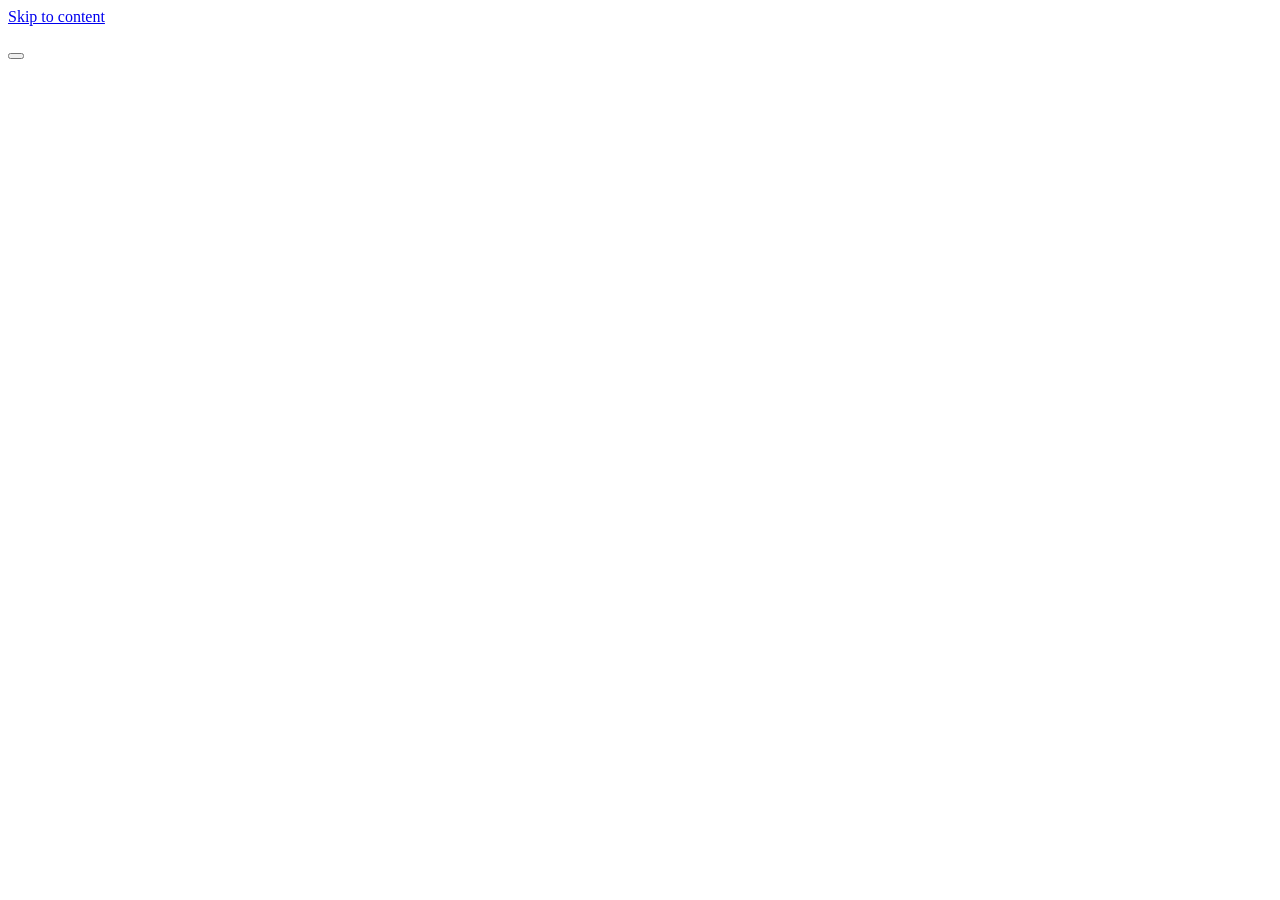
==== index.html @ 03cd8335 "Add files via upload" ====
<!DOCTYPE html>
<html lang="en">
<head>
  <meta charset="UTF-8">
  <meta name="viewport" content="width=device-width, initial-scale=1">
  <!--
    You don't need to edit this file.
    All of your content (name, projects, links) lives in js/config.js.
  -->
  <title>Portfolio</title>
  <meta name="description" content="">

  <link rel="preconnect" href="https://fonts.googleapis.com">
  <link rel="preconnect" href="https://fonts.gstatic.com" crossorigin>
  <link href="https://fonts.googleapis.com/css2?family=Bricolage+Grotesque:opsz,wght@12..96,500;12..96,700&family=Public+Sans:ital,wght@0,400;0,600;1,400&display=swap" rel="stylesheet">
  <link rel="stylesheet" href="css/style.css">

  <!-- Apply the saved light/dark choice before the page draws, so it doesn't flash -->
  <script>
    try {
      const saved = localStorage.getItem("theme");
      if (saved) document.documentElement.dataset.theme = saved;
    } catch (e) {}
  </script>
</head>
<body>
  <a class="skip-link" href="#main">Skip to content</a>

  <div class="error-banner" id="config-error" role="alert" hidden></div>

  <header class="site-header">
    <nav class="nav" aria-label="Main">
      <a class="nav-home" id="nav-home" href="#top"></a>
      <ul class="nav-links" id="nav-links"></ul>
      <button class="theme-toggle" type="button" aria-label="Switch between light and dark mode">
        <span class="theme-toggle-icon" aria-hidden="true"></span>
      </button>
    </nav>
  </header>

  <main id="main">
    <section class="hero" id="top">
      <h1 class="hero-name" id="hero-name"></h1>
      <p class="hero-intro" id="hero-intro"></p>
      <ul class="hero-links" id="hero-links"></ul>
    </section>

    <section class="section" id="projects" aria-labelledby="projects-heading" hidden>
      <h2 id="projects-heading">Projects</h2>
      <div id="project-list"></div>
    </section>

    <section class="section" id="experience" aria-labelledby="experience-heading" hidden>
      <h2 id="experience-heading">Experience</h2>
      <ol class="timeline" id="timeline"></ol>
    </section>

    <section class="section contact" id="contact" aria-labelledby="contact-heading" hidden>
      <h2 id="contact-heading">Contact</h2>
      <p id="contact-note"></p>
      <p><a class="button" id="contact-button" href="#">Email me</a></p>
    </section>

    <noscript>
      <p class="noscript">This site needs JavaScript turned on to show its content.</p>
    </noscript>
  </main>

  <footer class="site-footer">
    <p id="footer-text"></p>
  </footer>

  <!-- config.js must load before main.js -->
  <script src="js/config.js"></script>
  <script src="js/main.js"></script>
</body>
</html>
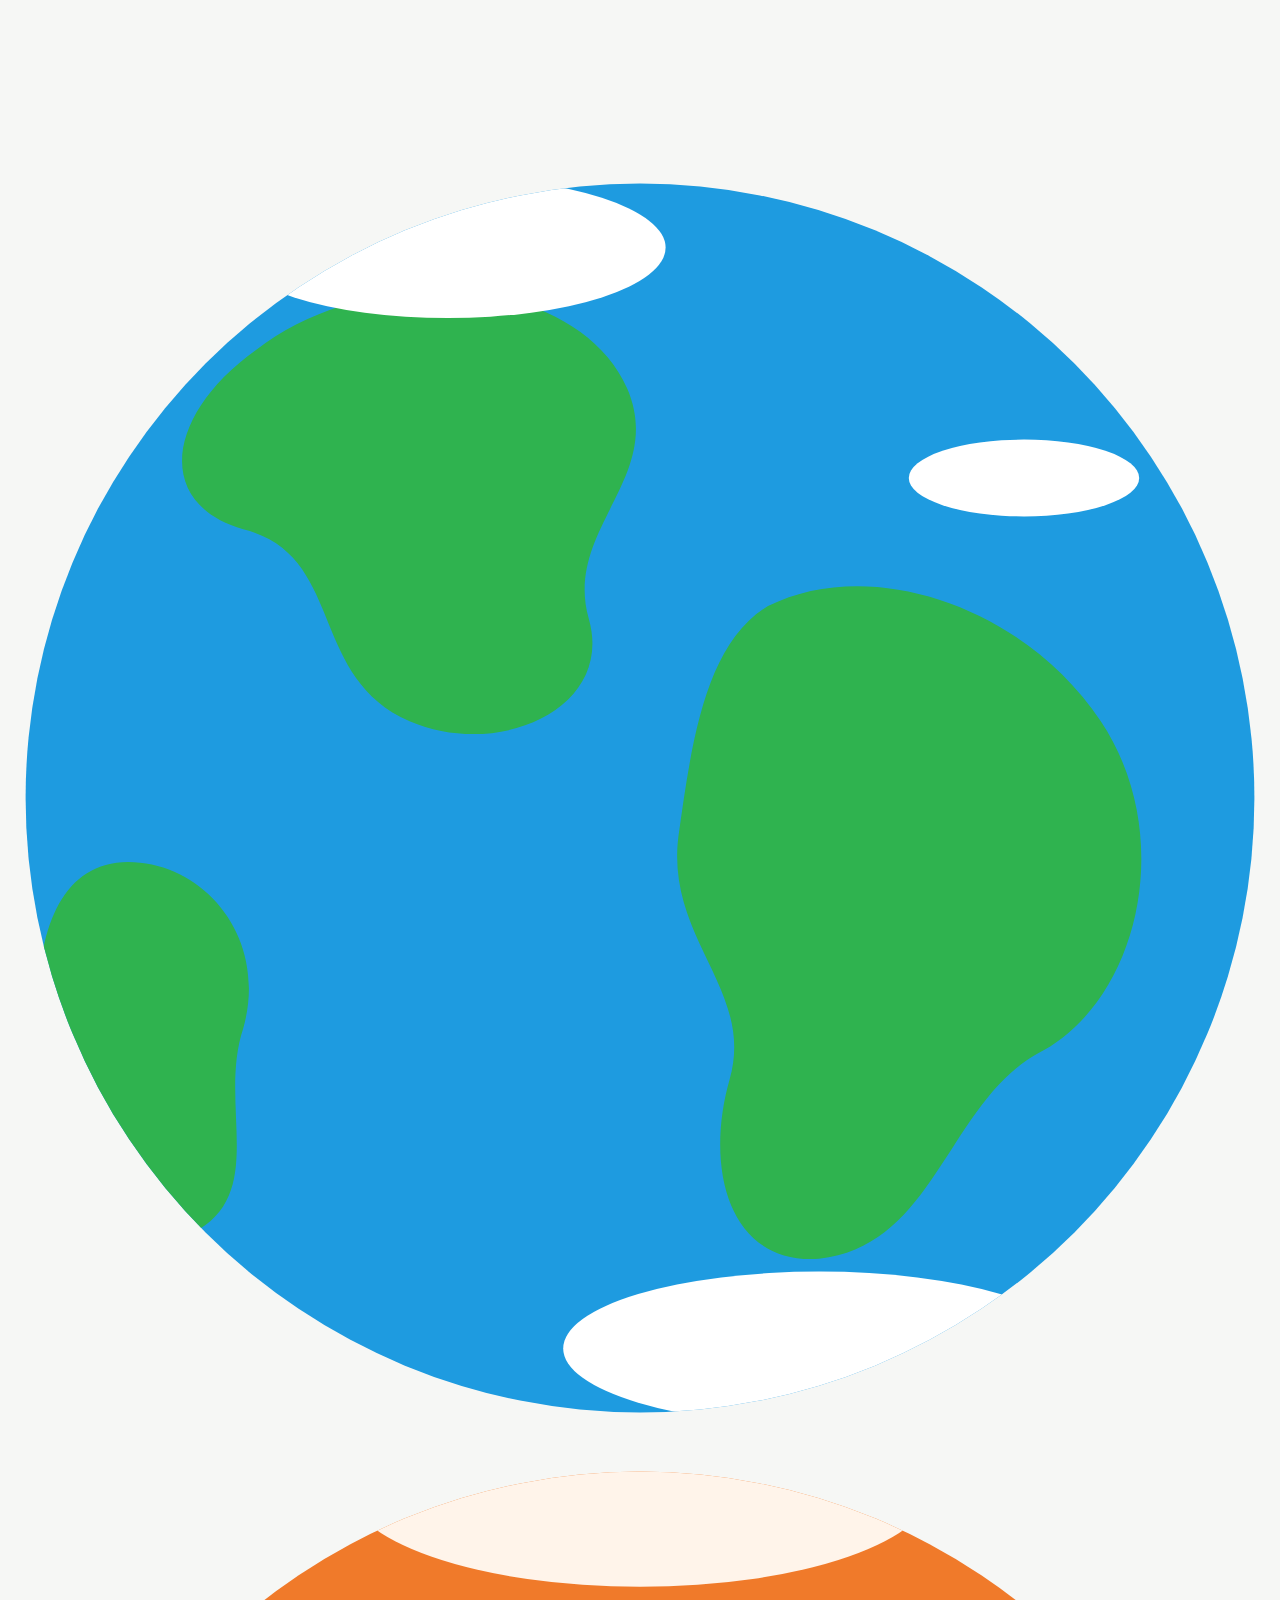
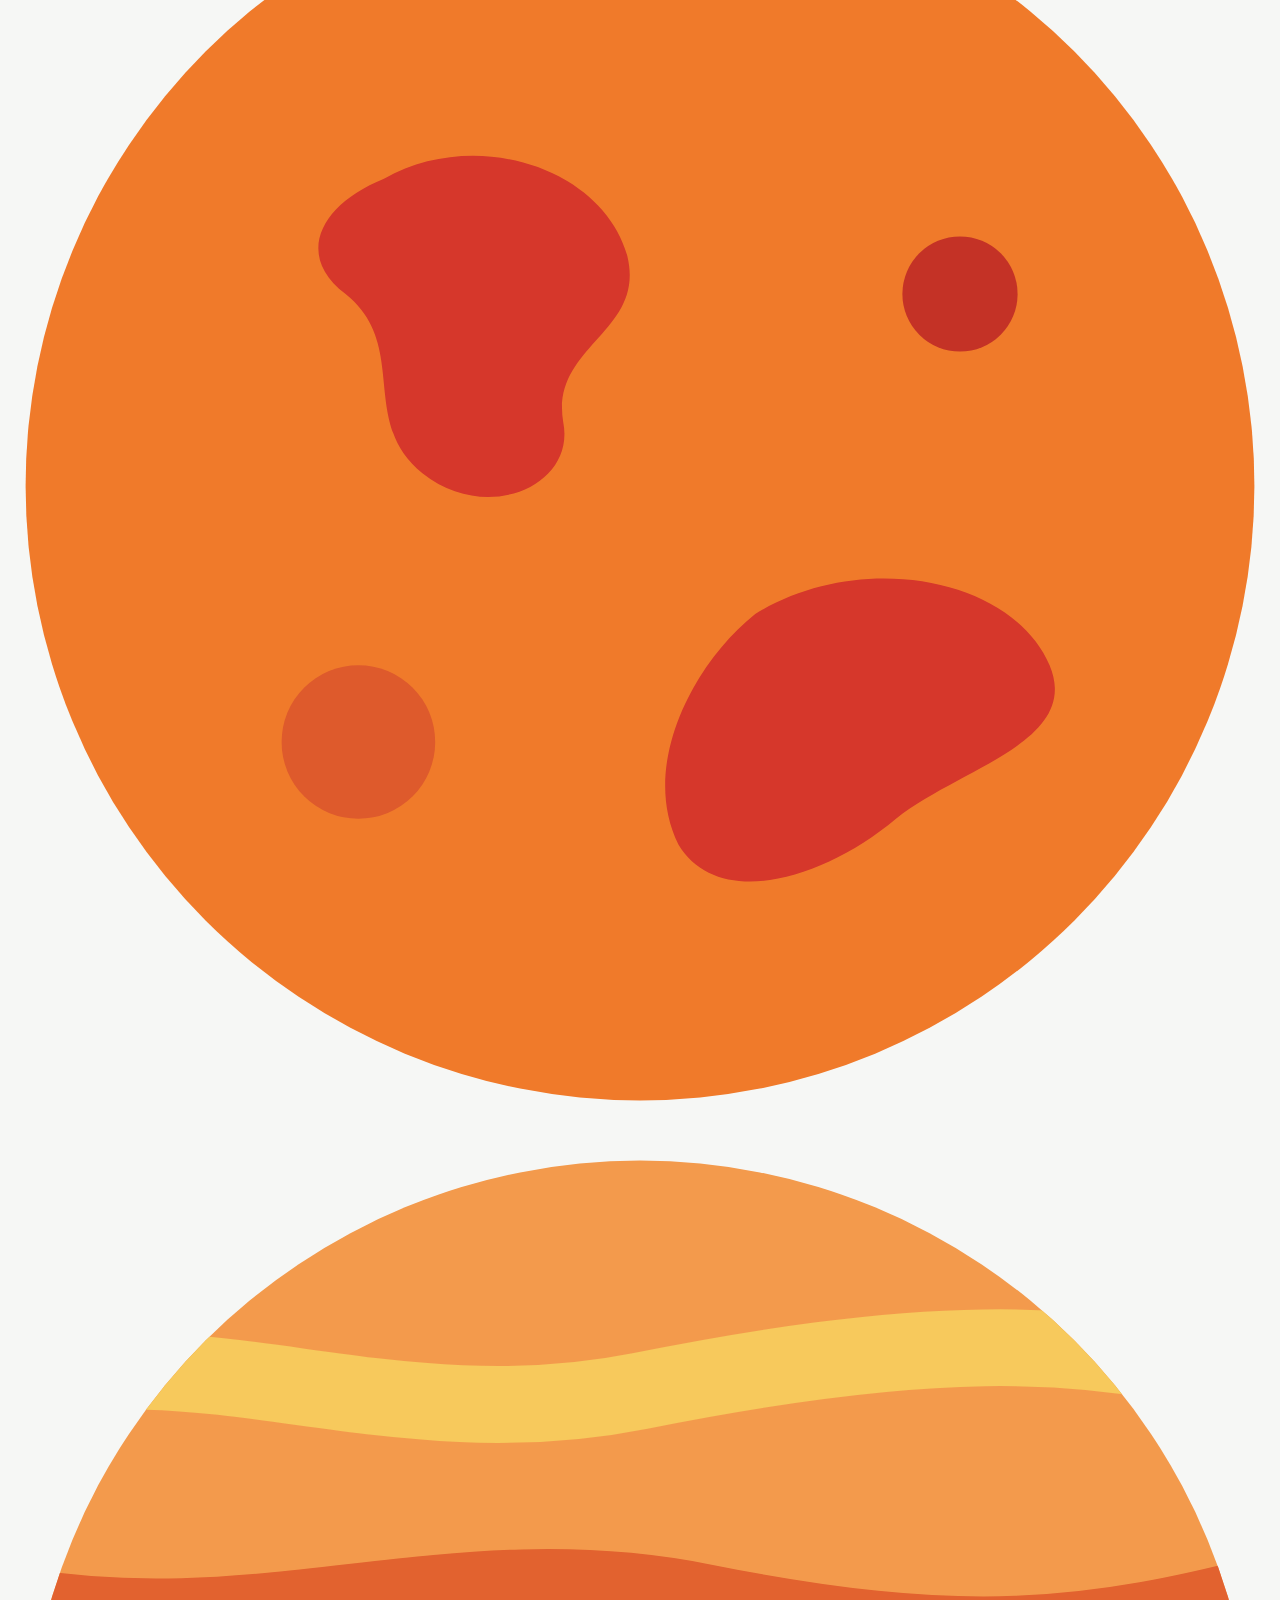
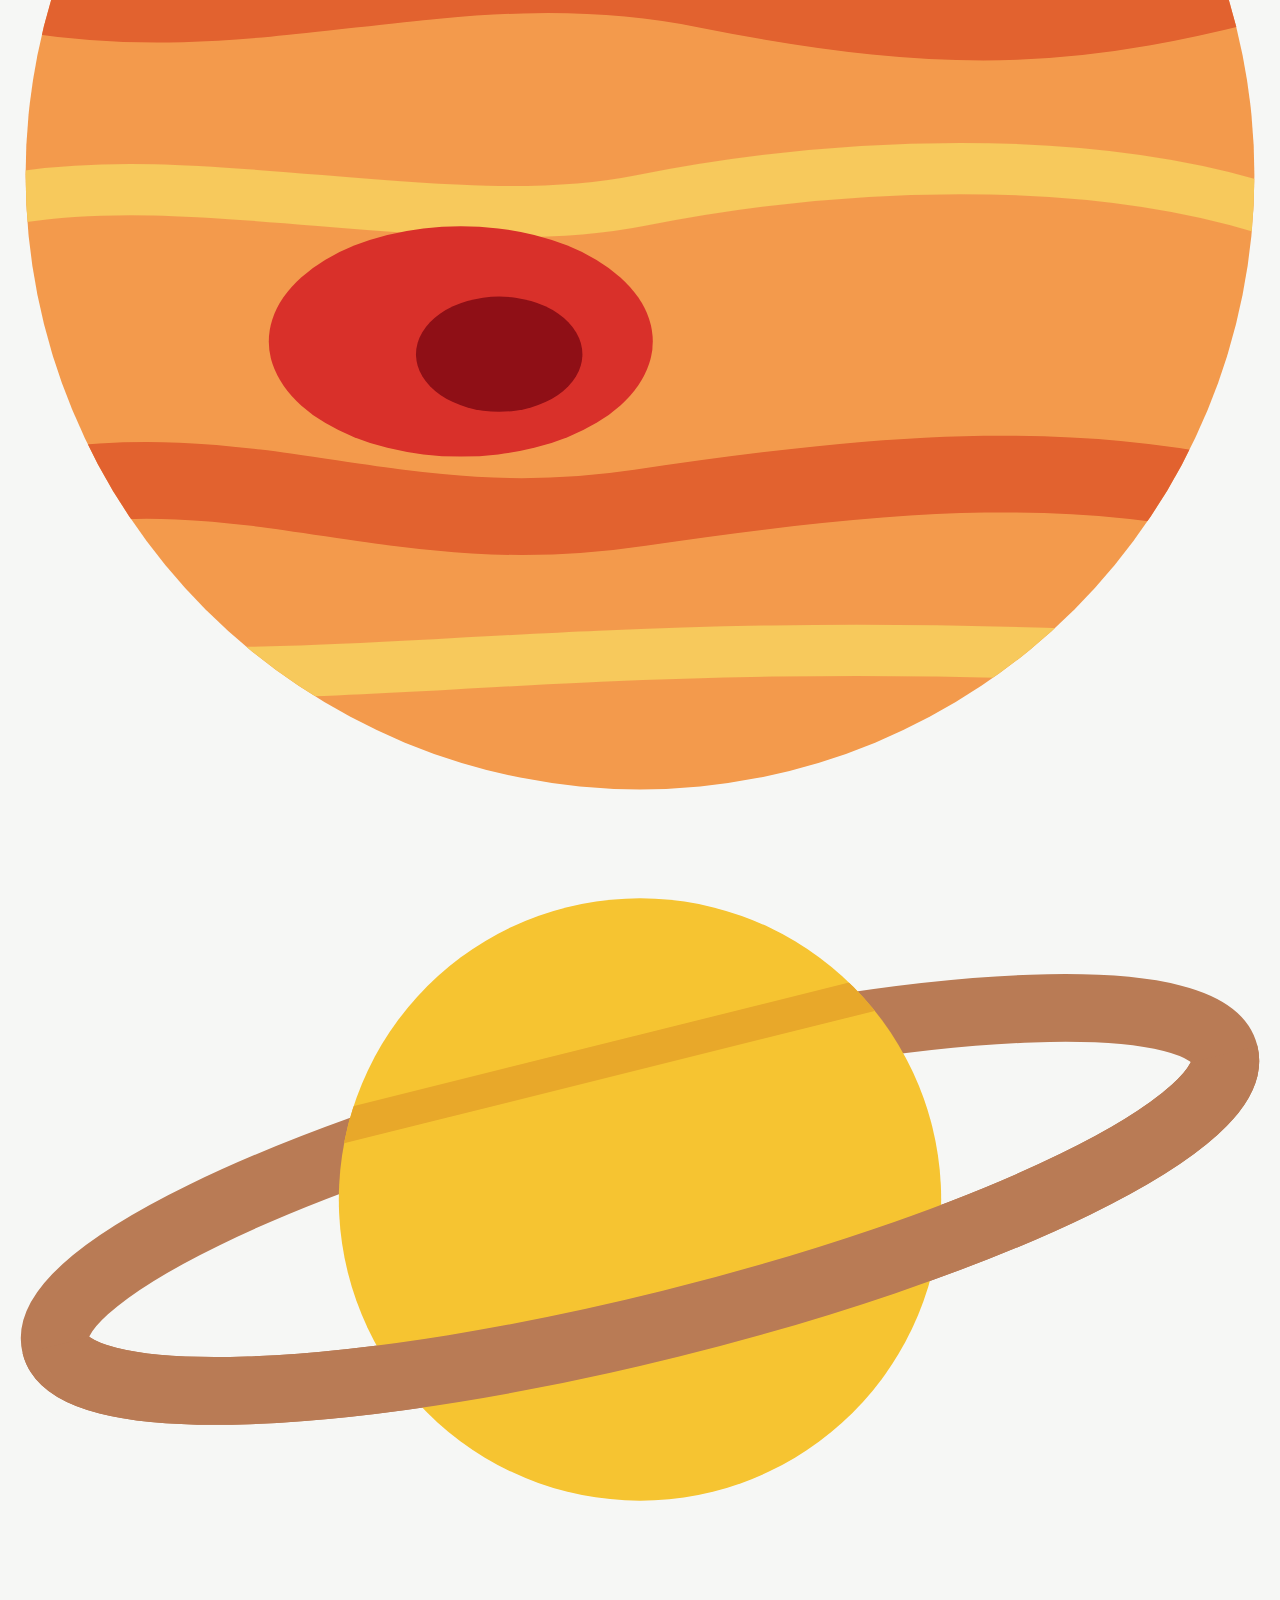
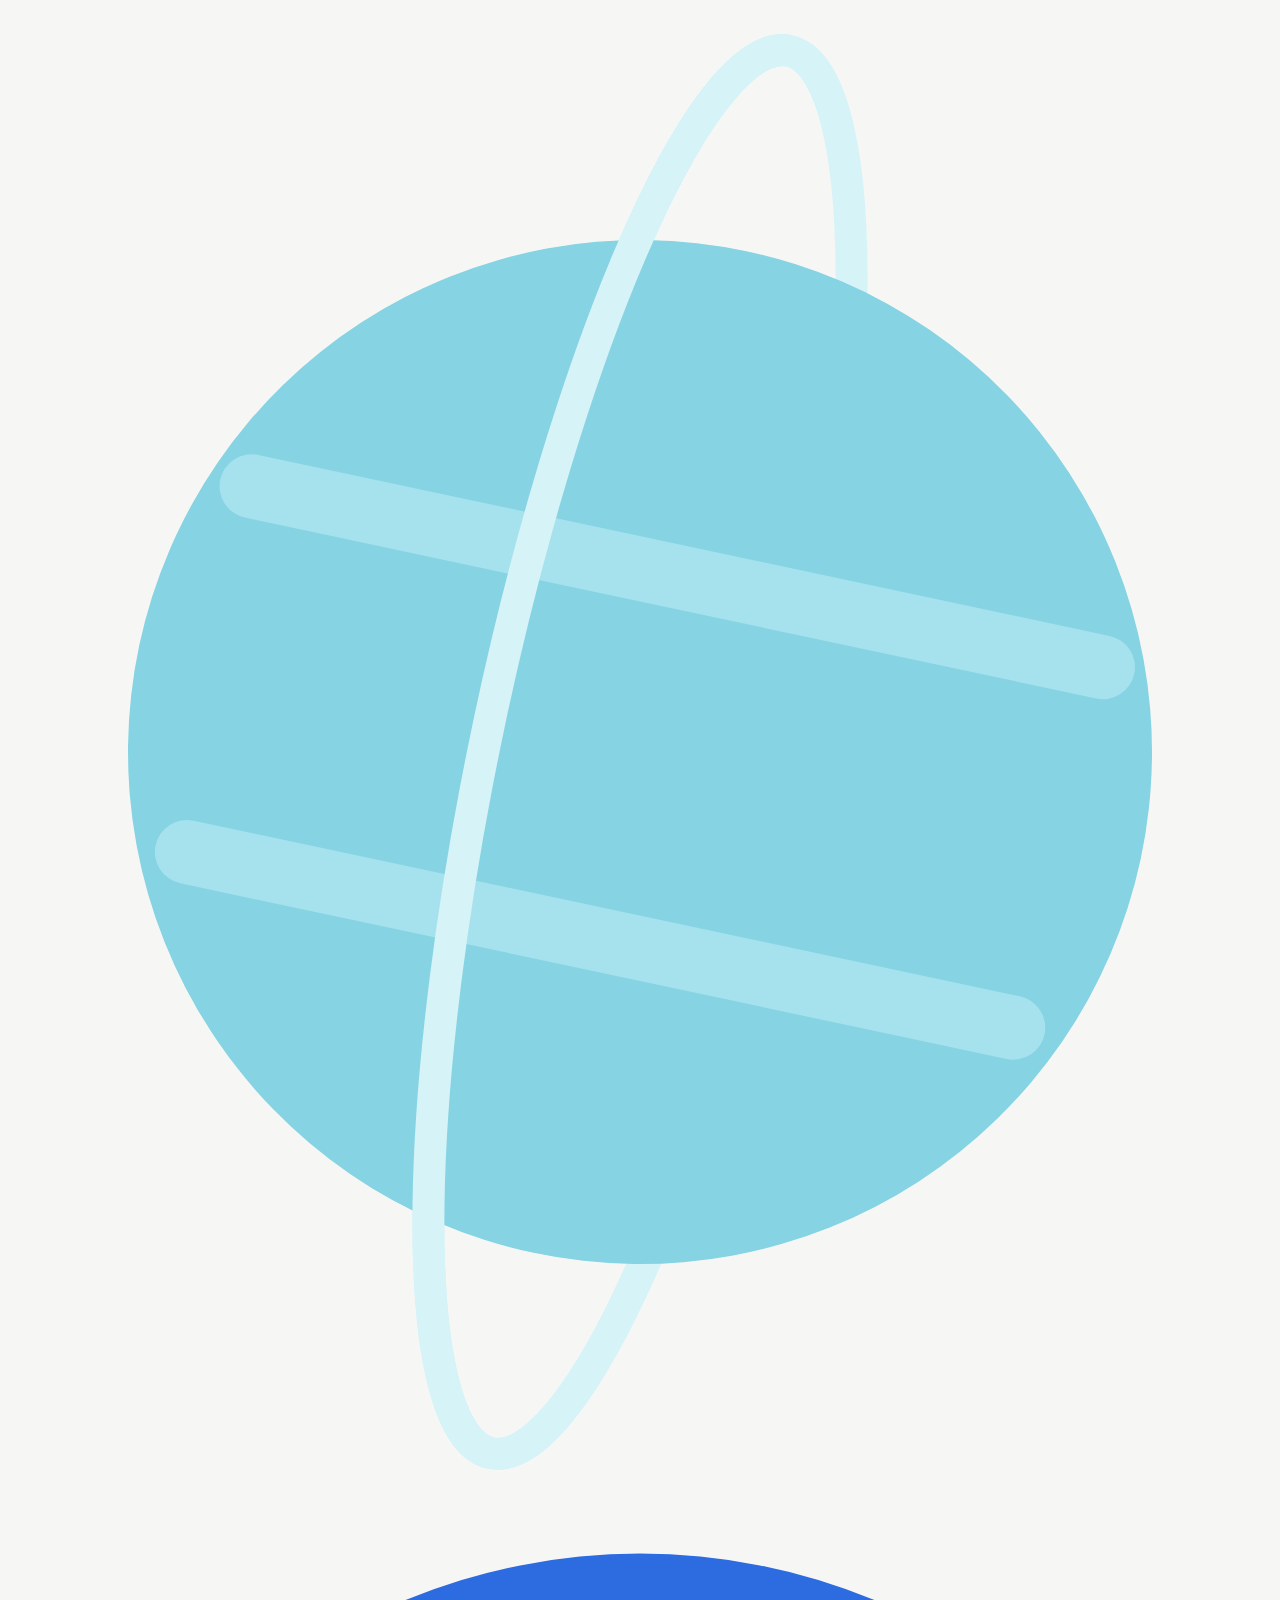
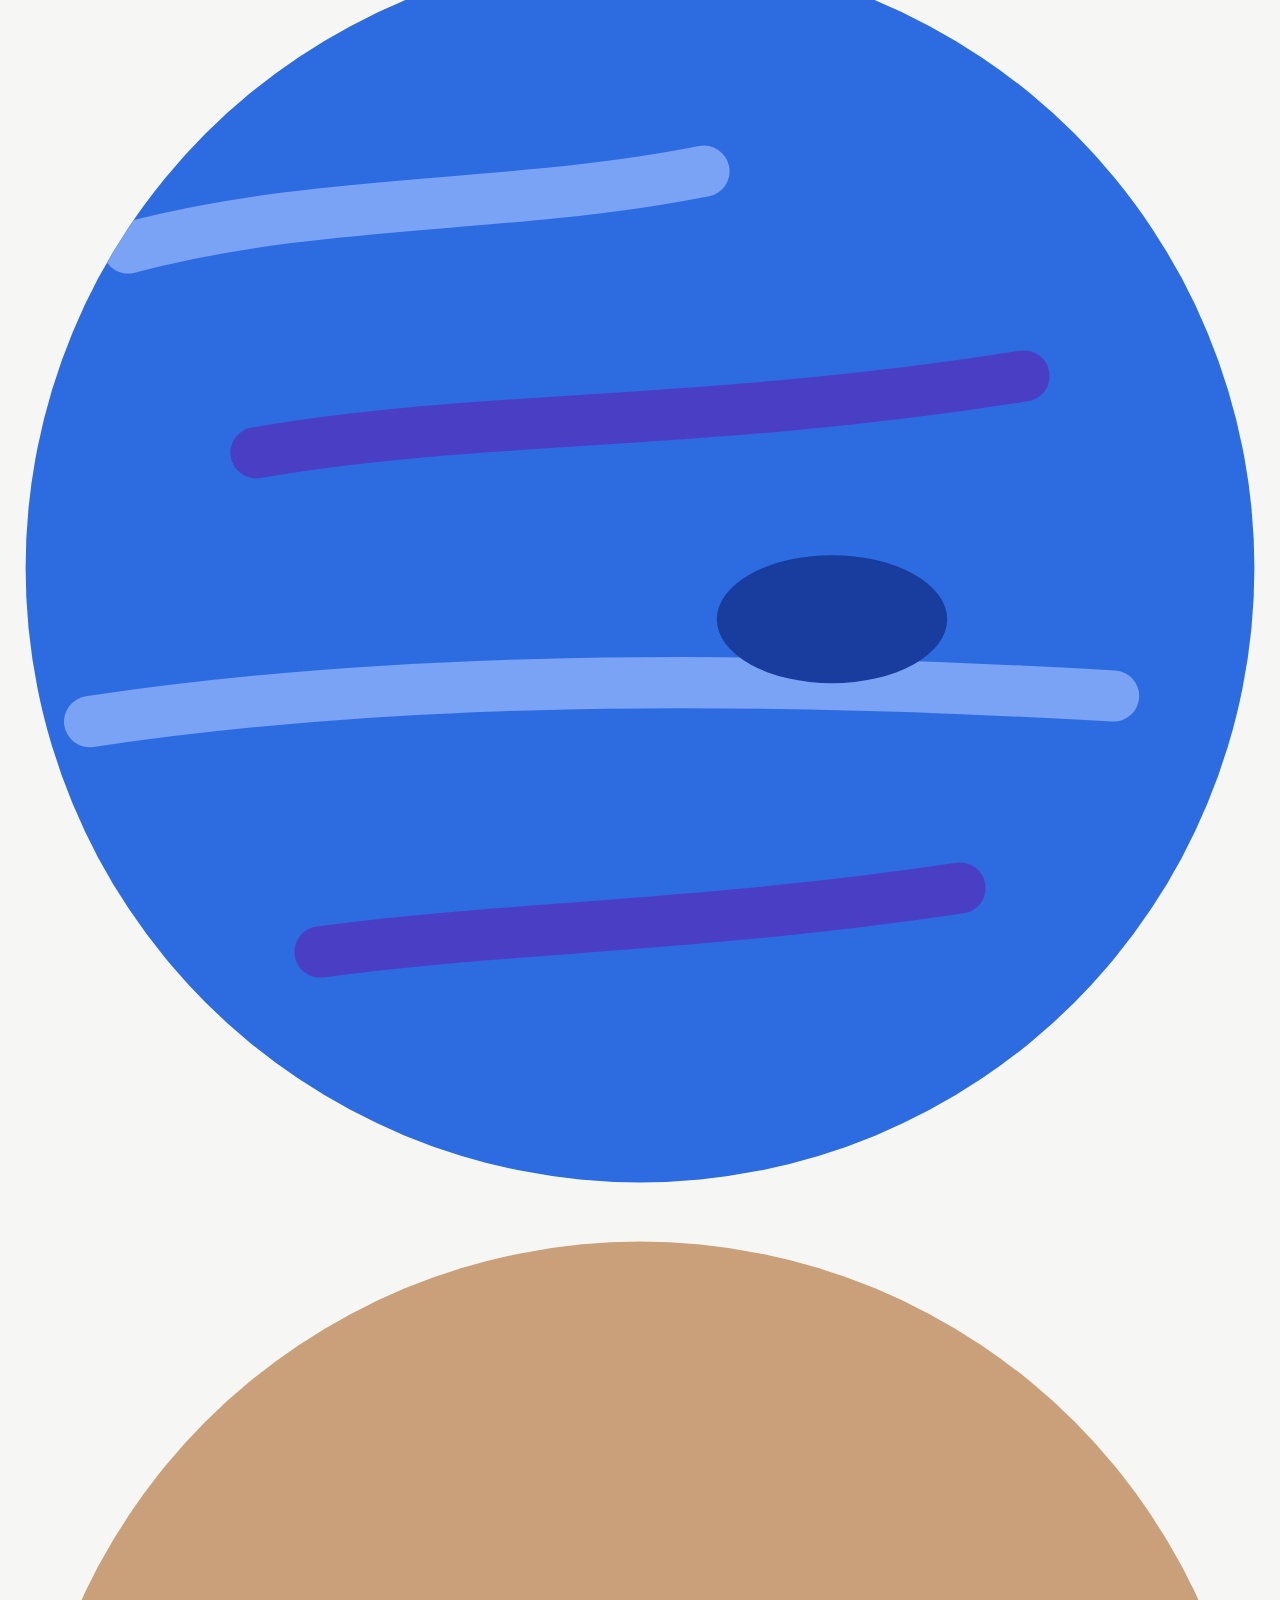
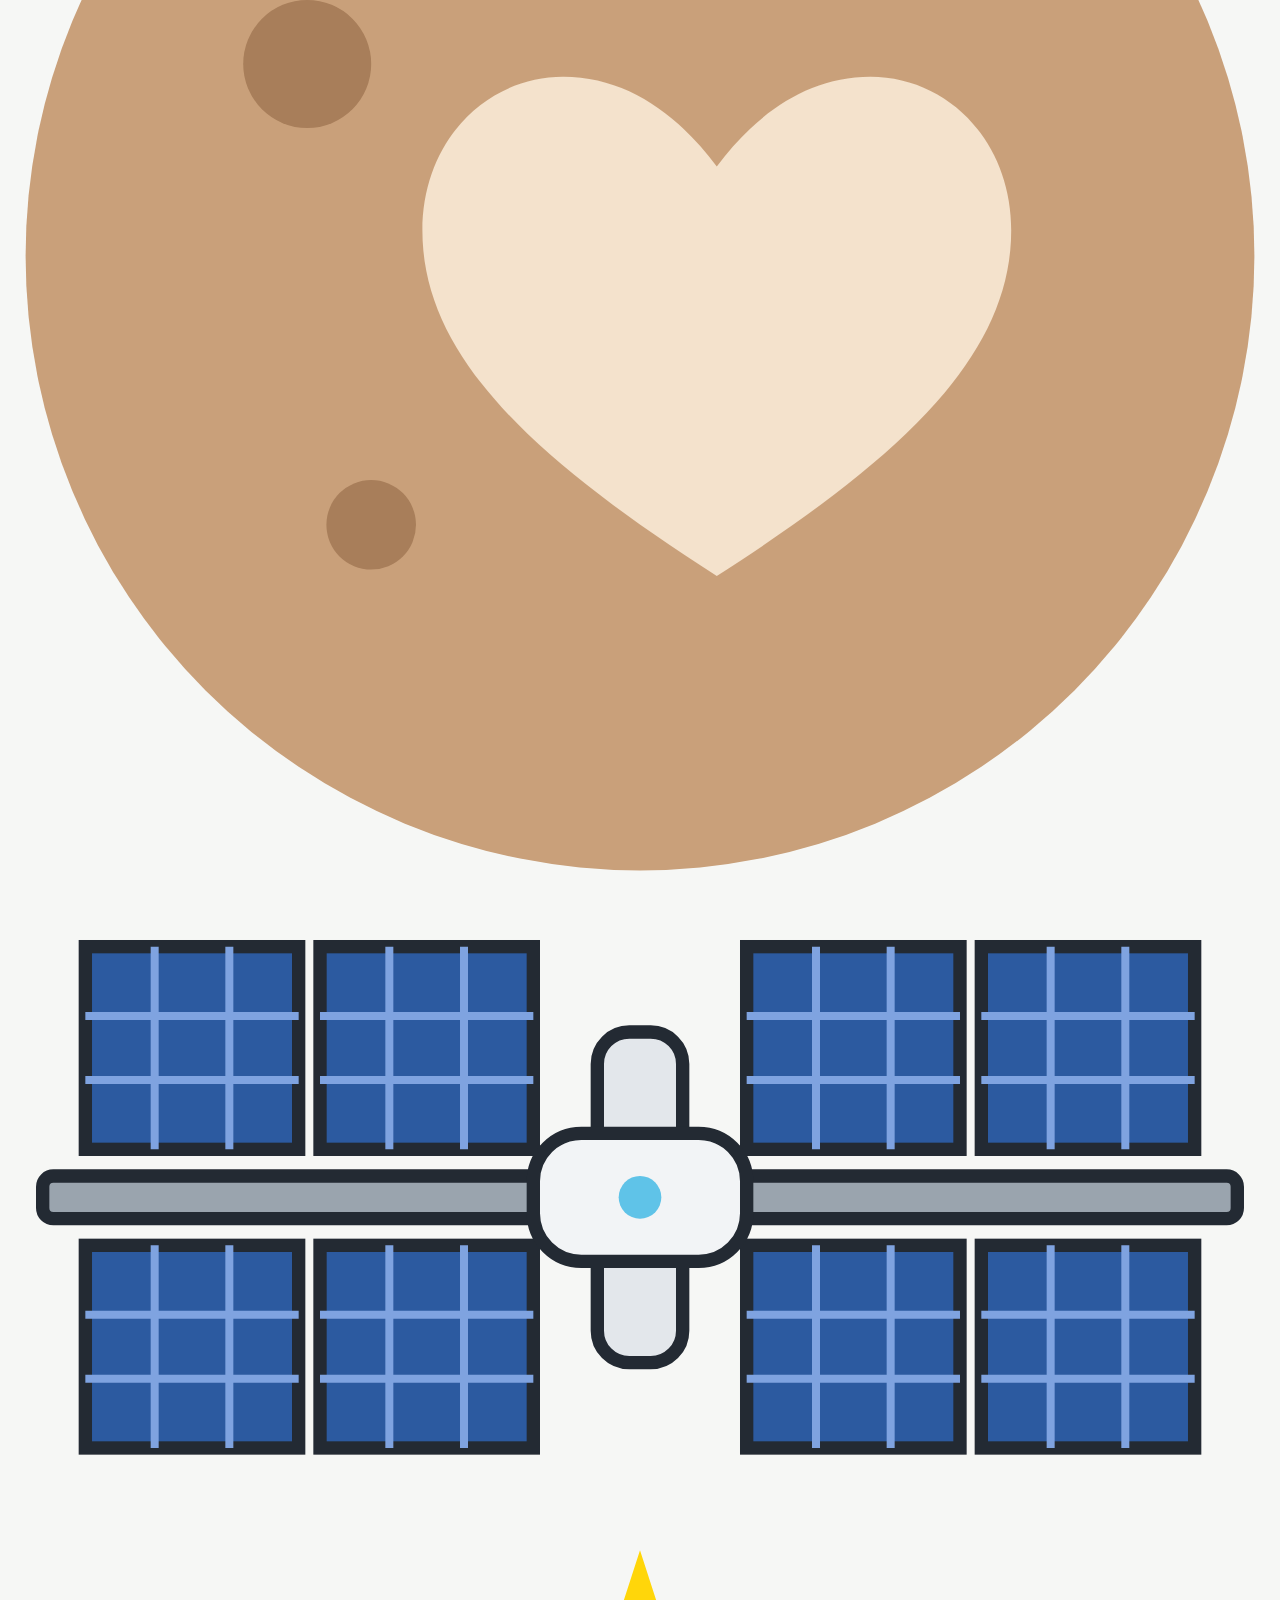
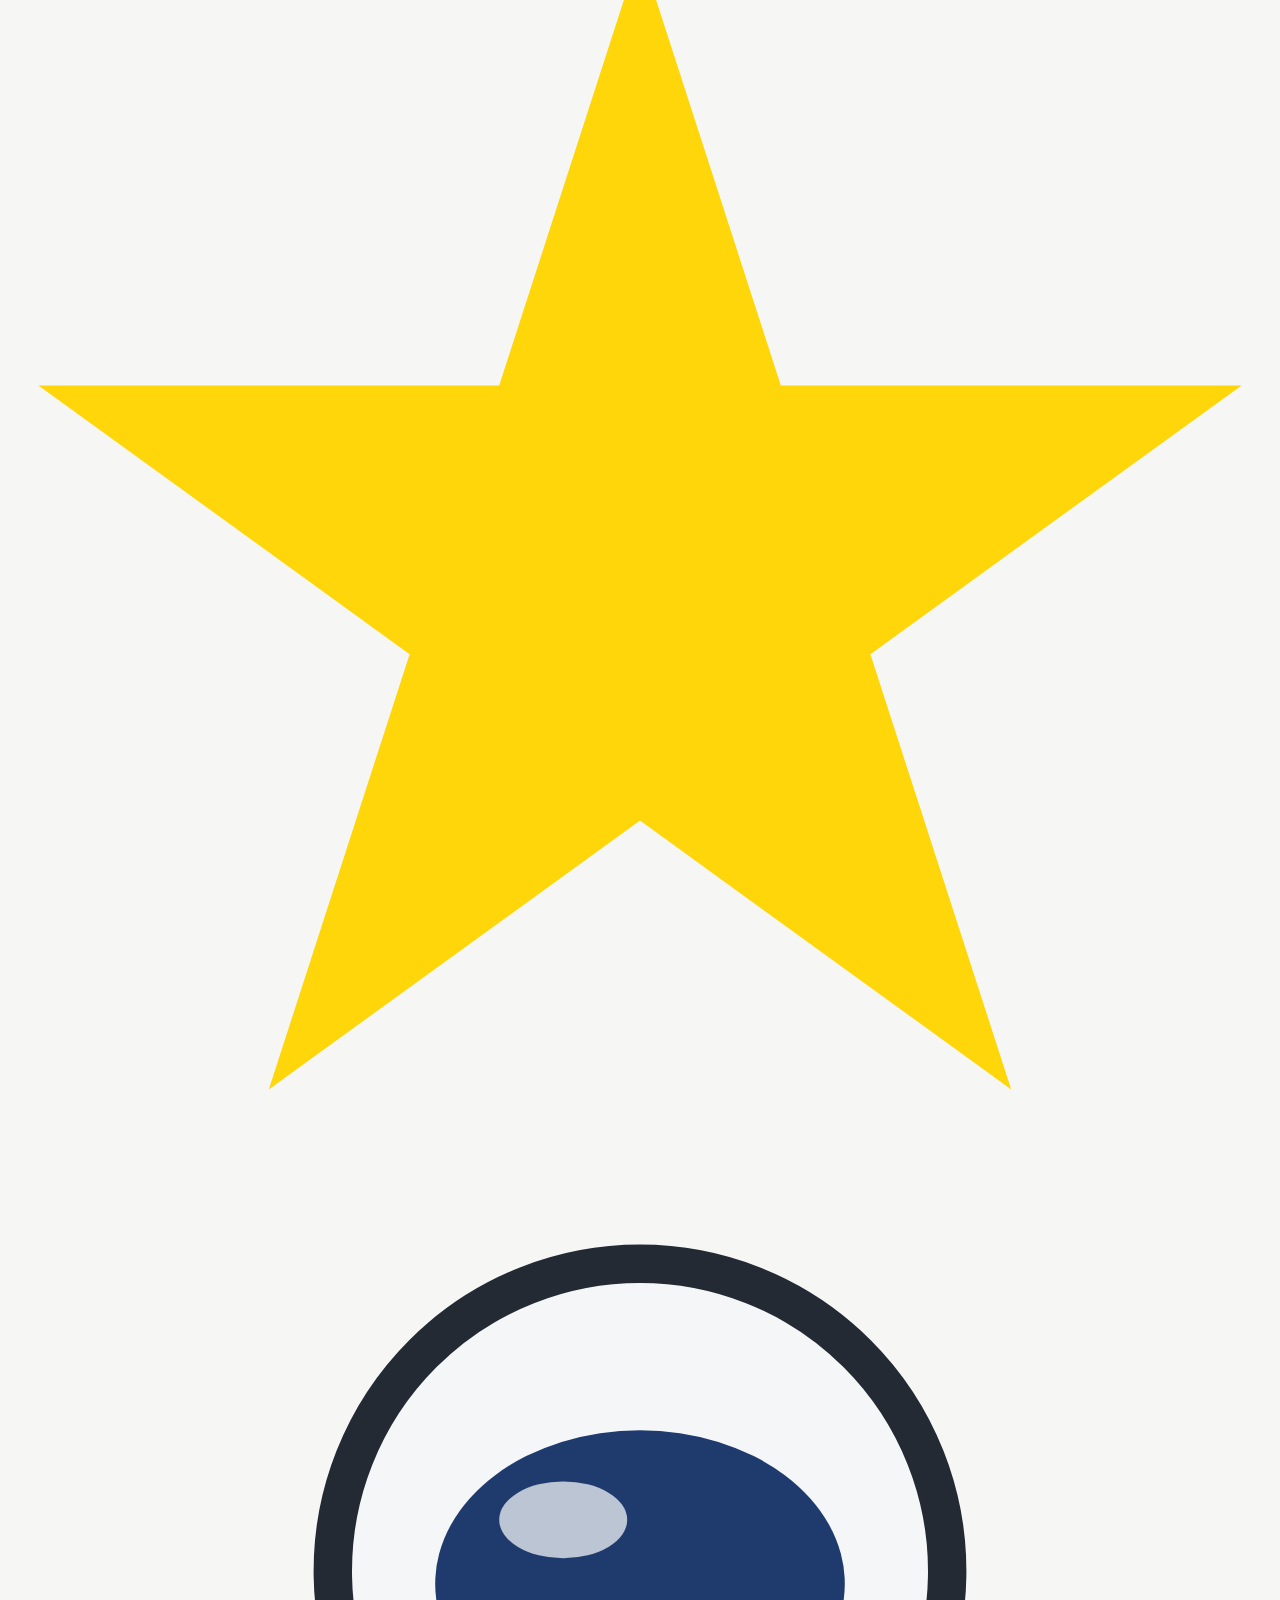
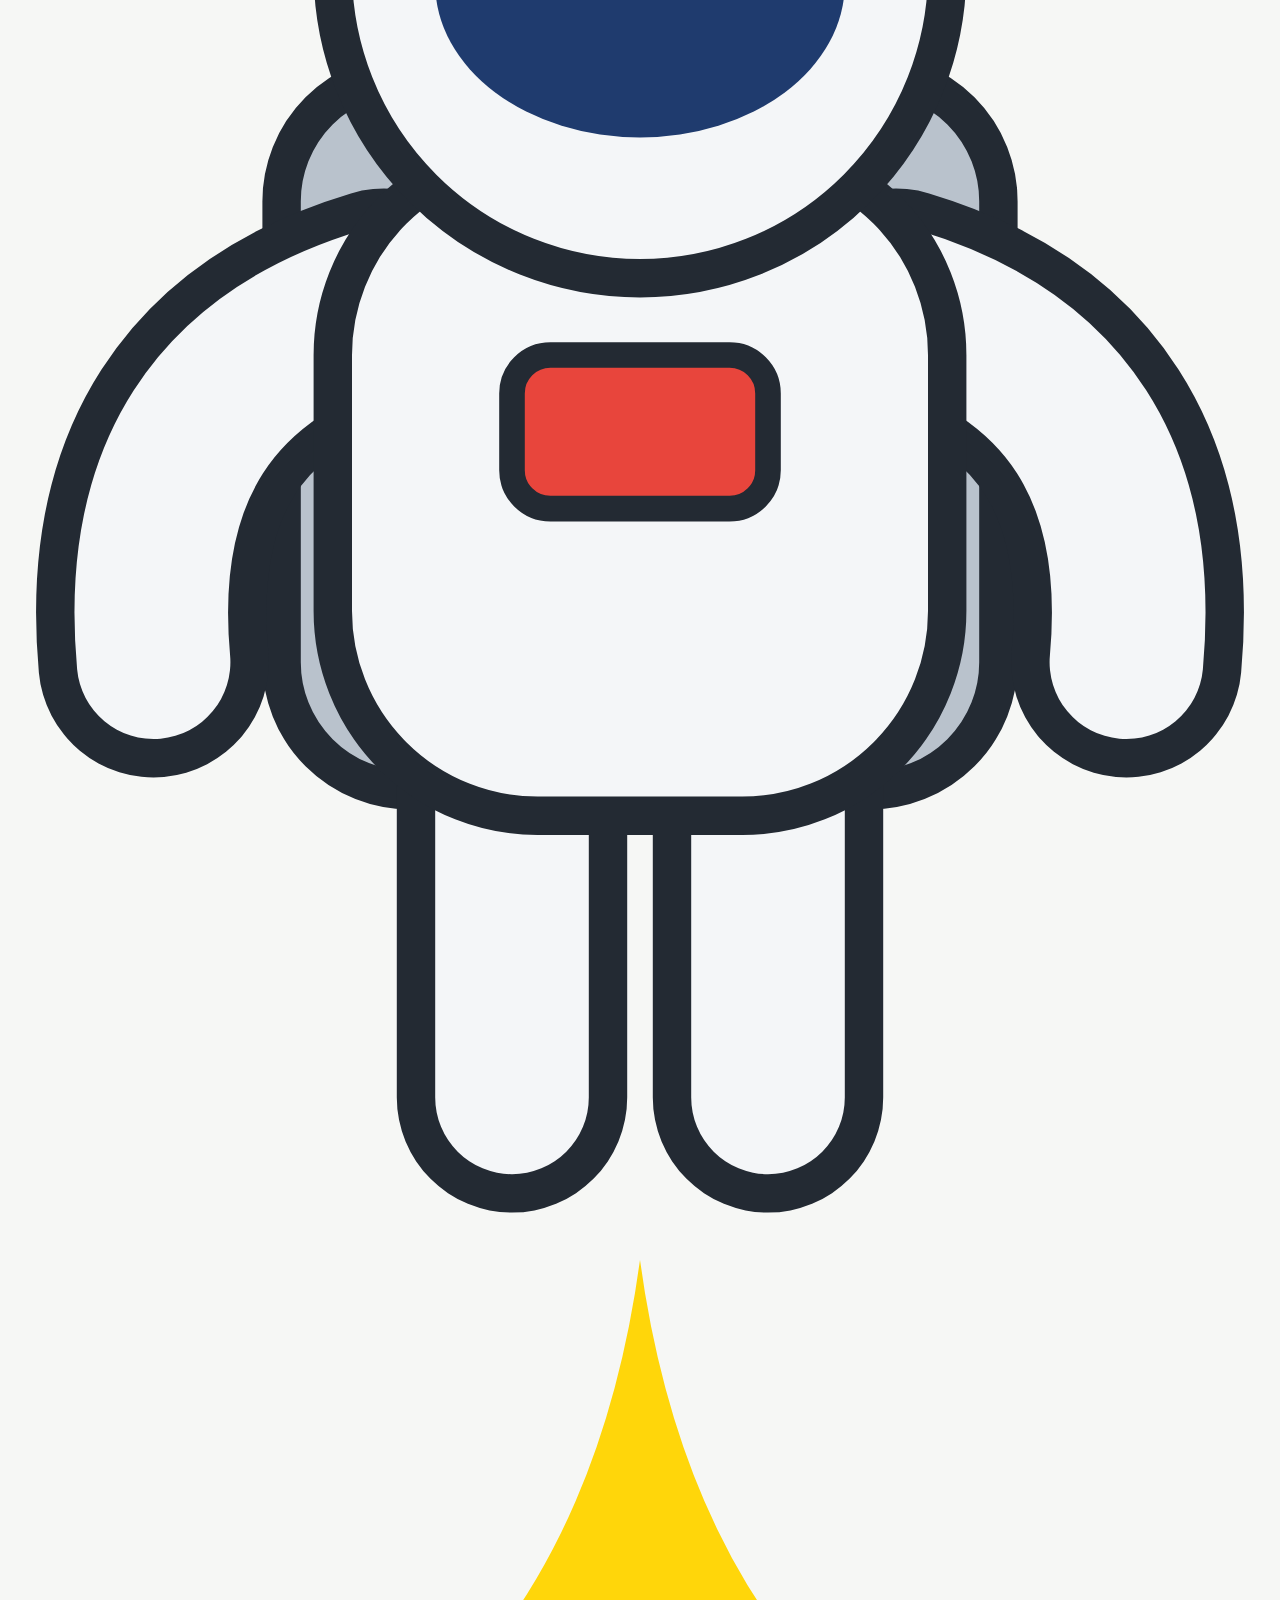
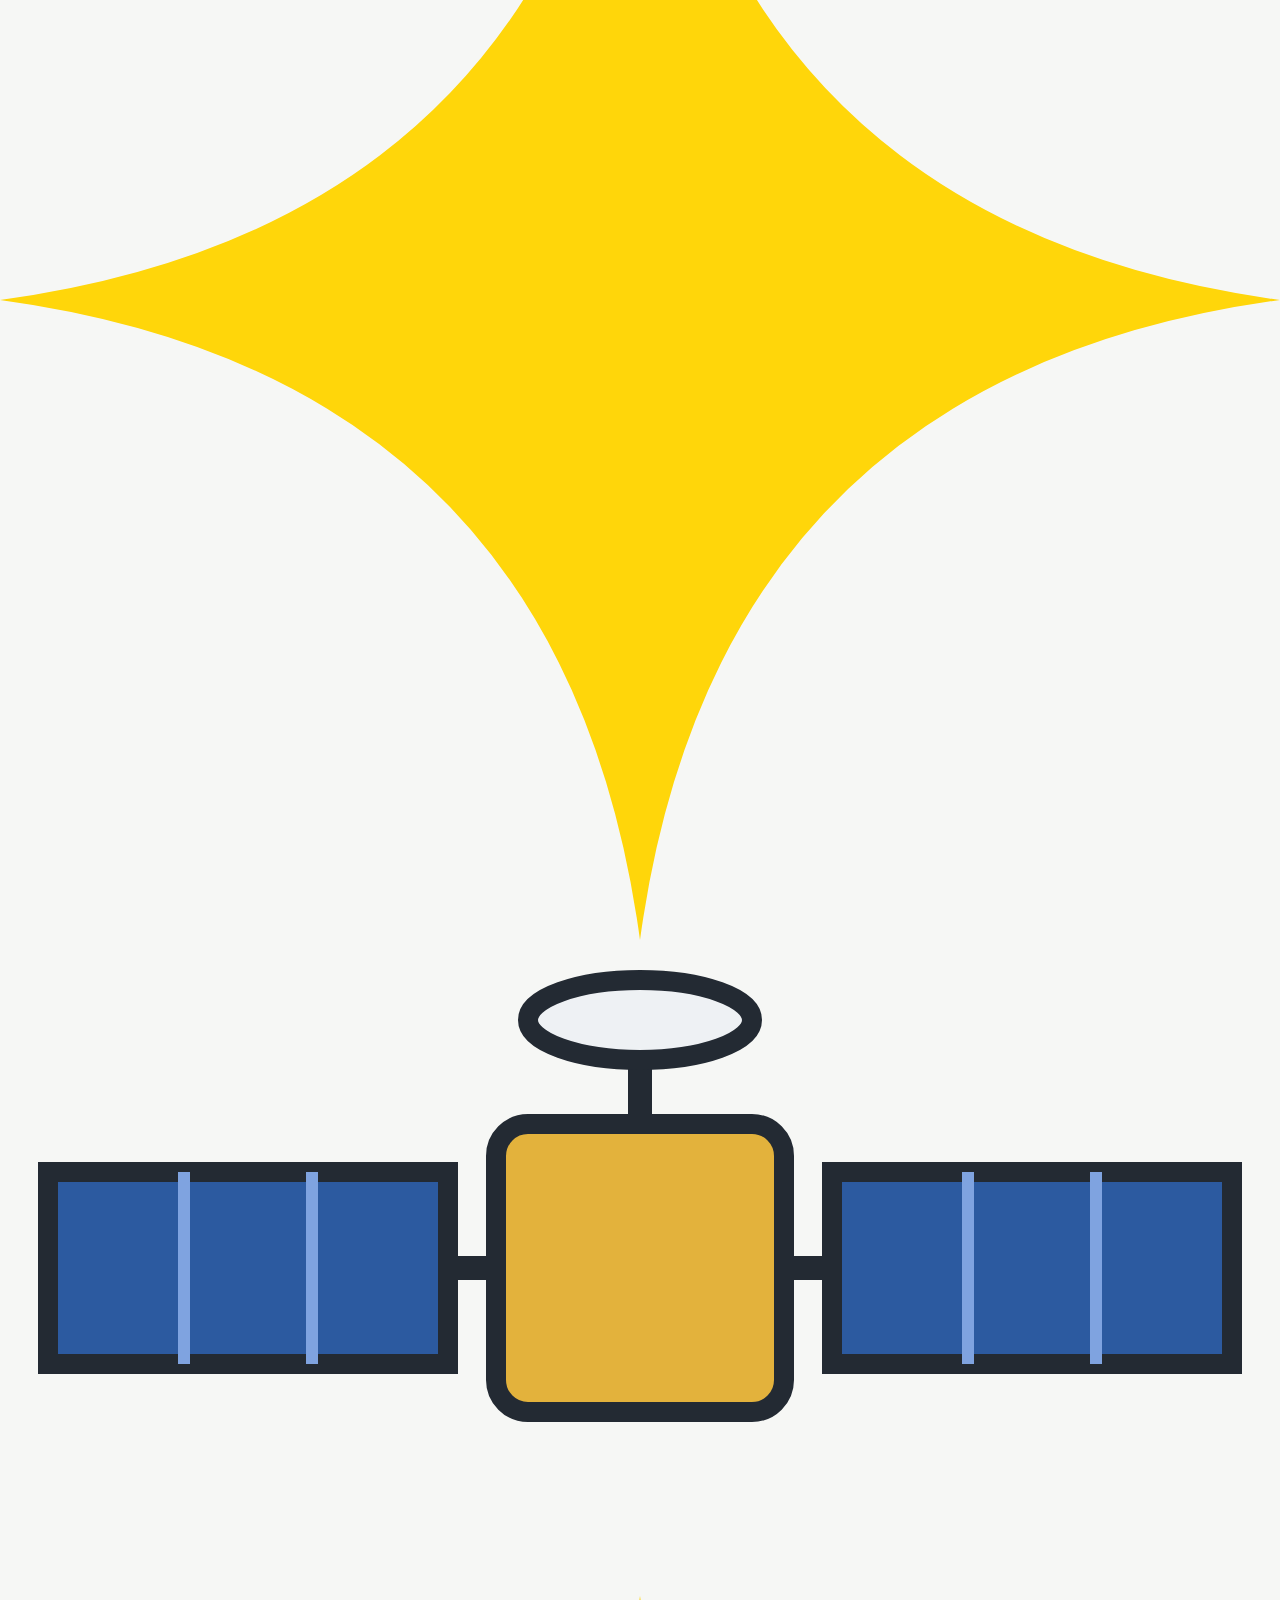
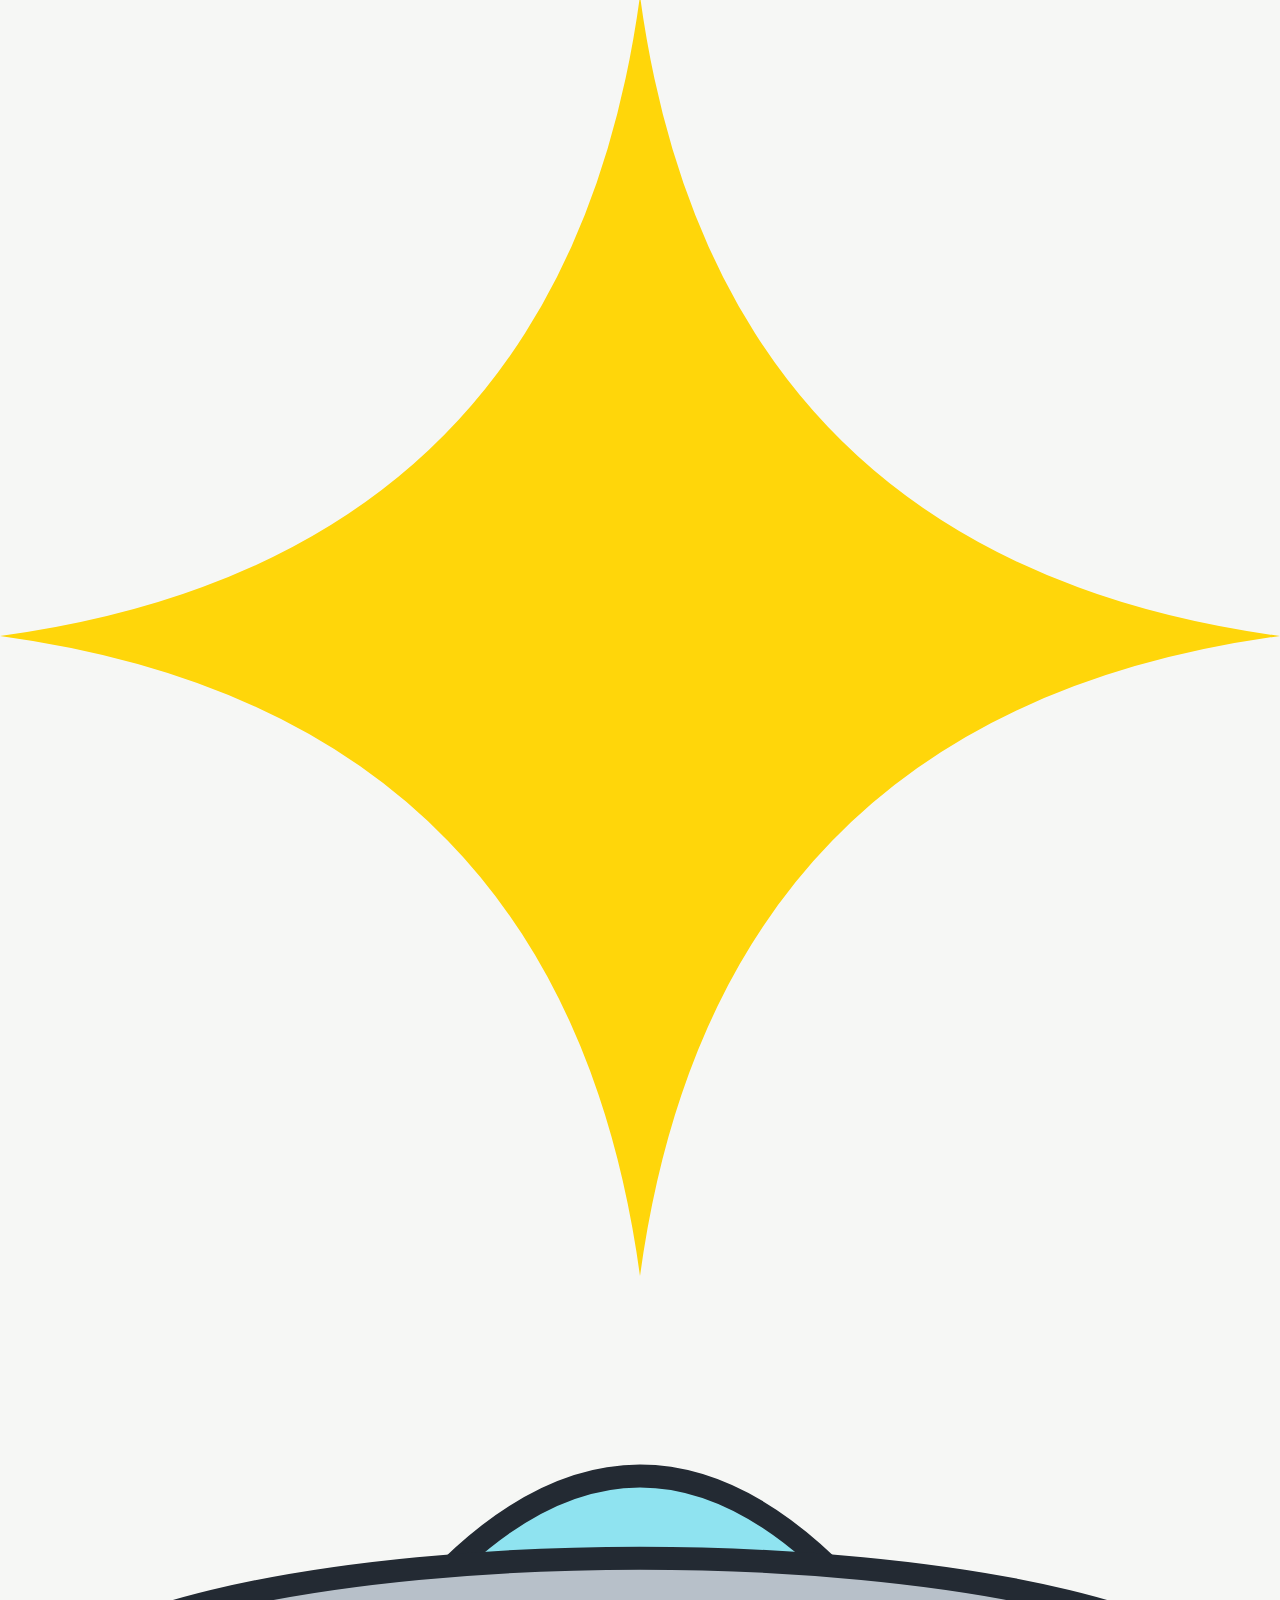
==== commit 1fd9d373: "Add files via upload" ====
--- a/index.html
+++ b/index.html
@@ -23,7 +23,7 @@
     } catch (e) {}
   </script>
 </head>
-<body>
+<body data-page="home">
   <a class="skip-link" href="#main">Skip to content</a>
 
   <div class="error-banner" id="config-error" role="alert" hidden></div>
@@ -47,12 +47,17 @@
 
     <section class="section" id="projects" aria-labelledby="projects-heading" hidden>
       <h2 id="projects-heading">Projects</h2>
-      <div id="project-list"></div>
+      <div class="project-grid" id="project-list"></div>
     </section>
 
     <section class="section" id="experience" aria-labelledby="experience-heading" hidden>
       <h2 id="experience-heading">Experience</h2>
       <ol class="timeline" id="timeline"></ol>
+    </section>
+
+    <section class="section" id="gallery" aria-labelledby="gallery-heading" hidden>
+      <h2 id="gallery-heading">Gallery</h2>
+      <div class="gallery" id="gallery-list"></div>
     </section>
 
     <section class="section contact" id="contact" aria-labelledby="contact-heading" hidden>
@@ -66,6 +71,18 @@
     </noscript>
   </main>
 
+  <dialog class="lightbox" id="lightbox" aria-label="Photo viewer">
+    <button class="lightbox-close" type="button" aria-label="Close photo">✕</button>
+    <figure>
+      <img id="lightbox-img" src="" alt="">
+      <figcaption id="lightbox-caption"></figcaption>
+    </figure>
+    <div class="lightbox-nav">
+      <button type="button" id="lightbox-prev">Previous</button>
+      <button type="button" id="lightbox-next">Next</button>
+    </div>
+  </dialog>
+
   <footer class="site-footer">
     <p id="footer-text"></p>
   </footer>
@@ -73,5 +90,6 @@
   <!-- config.js must load before main.js -->
   <script src="js/config.js"></script>
   <script src="js/main.js"></script>
+  <script src="js/space.js"></script>
 </body>
 </html>
--- a/css/style.css
+++ b/css/style.css
@@ -0,0 +1,470 @@
+/* =========================================================
+   Want different colors or fonts? Change them here.
+   Colors are hex codes: search "color picker" to find new ones.
+   The first block is light mode; the two below it are dark mode
+   (keep those two blocks identical to each other).
+   ========================================================= */
+:root {
+  --bg: #f6f7f5;
+  --surface: #ffffff;
+  --ink: #18212b;
+  --muted: #5b6672;
+  --line: #d9dee3;
+  --accent: #1f6f5c;       /* deep pine green */
+  --accent-soft: #e2efe9;
+
+  --font-display: "Bricolage Grotesque", "Segoe UI", system-ui, sans-serif;
+  --font-body: "Public Sans", "Segoe UI", system-ui, -apple-system, sans-serif;
+
+  --measure: 68ch;          /* max line length for text */
+  --page: 64rem;            /* max page width */
+  --gutter: clamp(1.25rem, 5vw, 3rem);
+  --space: 1.5rem;
+  --radius-sm: 4px;
+  --radius-lg: 10px;
+
+  color-scheme: light;
+}
+
+/* Dark theme: follows the OS unless the visitor picked light */
+@media (prefers-color-scheme: dark) {
+  :root:not([data-theme="light"]) {
+    --bg: #121820;
+    --surface: #1a222c;
+    --ink: #e6eaee;
+    --muted: #9aa5b1;
+    --line: #2b3440;
+    --accent: #63c4a8;
+    --accent-soft: #1d3530;
+    color-scheme: dark;
+  }
+}
+:root[data-theme="dark"] {
+  --bg: #121820;
+  --surface: #1a222c;
+  --ink: #e6eaee;
+  --muted: #9aa5b1;
+  --line: #2b3440;
+  --accent: #63c4a8;
+  --accent-soft: #1d3530;
+  color-scheme: dark;
+}
+
+/* =========================================================
+   Base
+   ========================================================= */
+*, *::before, *::after { box-sizing: border-box; }
+
+html { scroll-behavior: smooth; scroll-padding-top: 5rem; }
+
+body {
+  margin: 0;
+  background: var(--bg);
+  color: var(--ink);
+  font-family: var(--font-body);
+  font-size: 1.0625rem;
+  line-height: 1.6;
+  -webkit-font-smoothing: antialiased;
+}
+
+h1, h2, h3 {
+  font-family: var(--font-display);
+  line-height: 1.1;
+  margin: 0;
+}
+h2 { font-size: clamp(1.75rem, 4vw, 2.5rem); font-weight: 700; margin-bottom: 2rem; }
+h3 { font-size: 1.35rem; font-weight: 500; margin-bottom: 0.5rem; }
+
+p { margin: 0 0 1rem; max-width: var(--measure); }
+
+a { color: var(--accent); text-underline-offset: 0.2em; }
+a:hover { text-decoration-thickness: 2px; }
+
+img { max-width: 100%; display: block; }
+
+[hidden] { display: none !important; }
+
+:focus-visible {
+  outline: 3px solid var(--accent);
+  outline-offset: 3px;
+  border-radius: var(--radius-sm);
+}
+
+.skip-link {
+  position: absolute;
+  left: 1rem;
+  top: -3rem;
+  background: var(--ink);
+  color: var(--bg);
+  padding: 0.5rem 1rem;
+  z-index: 10;
+}
+.skip-link:focus { top: 1rem; }
+
+/* Shown only when js/config.js has a typo */
+.error-banner {
+  margin: 0;
+  padding: 1rem var(--gutter);
+  background: #b3261e;
+  color: #ffffff;
+  font-weight: 600;
+}
+
+.noscript { padding: 4rem 0; }
+
+/* =========================================================
+   Header / nav
+   ========================================================= */
+.site-header {
+  position: sticky;
+  top: 0;
+  z-index: 5;
+  background: color-mix(in srgb, var(--bg) 88%, transparent);
+  backdrop-filter: blur(8px);
+  border-bottom: 1px solid var(--line);
+}
+
+.nav {
+  max-width: var(--page);
+  margin: 0 auto;
+  padding: 0.85rem var(--gutter);
+  display: flex;
+  align-items: center;
+  gap: 1.5rem;
+}
+
+.nav-home {
+  font-family: var(--font-display);
+  font-weight: 700;
+  font-size: 1.25rem;
+  color: var(--ink);
+  text-decoration: none;
+  margin-right: auto;
+}
+
+.nav-links {
+  display: flex;
+  gap: 1.25rem;
+  list-style: none;
+  margin: 0;
+  padding: 0;
+}
+.nav-links a { color: var(--ink); text-decoration: none; font-size: 0.95rem; }
+.nav-links a:hover { color: var(--accent); }
+
+.theme-toggle {
+  width: 2.25rem;
+  height: 2.25rem;
+  border: 1px solid var(--line);
+  border-radius: 50%;
+  background: var(--surface);
+  cursor: pointer;
+  display: grid;
+  place-items: center;
+}
+/* Half-filled circle icon */
+.theme-toggle-icon {
+  width: 1rem;
+  height: 1rem;
+  border-radius: 50%;
+  border: 2px solid var(--ink);
+  background: linear-gradient(90deg, var(--ink) 50%, transparent 50%);
+}
+
+/* =========================================================
+   Layout
+   ========================================================= */
+main {
+  max-width: var(--page);
+  margin: 0 auto;
+  padding: 0 var(--gutter);
+}
+
+.section {
+  padding: 4.5rem 0;
+  border-top: 1px solid var(--line);
+}
+
+/* =========================================================
+   Hero — the one bold moment on the page
+   ========================================================= */
+.hero { padding: clamp(4rem, 12vw, 8rem) 0 4.5rem; }
+
+.hero-name {
+  font-size: clamp(3.5rem, 13vw, 8.5rem);
+  font-weight: 700;
+  letter-spacing: -0.04em;
+  line-height: 0.92;
+  margin-bottom: 2rem;
+}
+
+.hero-intro {
+  font-size: clamp(1.15rem, 2.2vw, 1.4rem);
+  color: var(--muted);
+  max-width: 44ch;
+  margin-bottom: 2rem;
+}
+
+.hero-links {
+  display: flex;
+  flex-wrap: wrap;
+  gap: 0.75rem 1.75rem;
+  list-style: none;
+  margin: 0;
+  padding: 0;
+  font-weight: 600;
+}
+
+/* =========================================================
+   Project grid (home page)
+   ========================================================= */
+.project-grid {
+  display: grid;
+  grid-template-columns: repeat(2, minmax(0, 1fr));
+  gap: 3rem 2rem;
+}
+
+.card {
+  display: block;
+  color: var(--ink);
+  text-decoration: none;
+}
+.card--wide { grid-column: 1 / -1; }
+
+.card-img {
+  width: 100%;
+  aspect-ratio: 4 / 3;
+  object-fit: cover;
+  border-radius: var(--radius-lg);
+  background: var(--accent-soft);
+  margin-bottom: 1rem;
+  transition: opacity 0.2s ease;
+}
+.card--wide .card-img { aspect-ratio: 21 / 9; }
+
+/* Shown until a project has a cover image */
+.card-img--empty {
+  display: flex;
+  align-items: flex-end;
+  padding: 1.5rem;
+  font-family: var(--font-display);
+  font-weight: 700;
+  font-size: clamp(1.5rem, 4vw, 2.5rem);
+  line-height: 1;
+  color: var(--accent);
+}
+
+.card-text h3 { margin-bottom: 0.35rem; }
+.card-text p { color: var(--muted); margin: 0; }
+
+.card:hover h3,
+.card:focus-visible h3 { color: var(--accent); text-decoration: underline; text-underline-offset: 0.2em; }
+.card:hover .card-img { opacity: 0.88; }
+
+/* =========================================================
+   Project page (project.html)
+   ========================================================= */
+.project-page {
+  padding: clamp(2.5rem, 8vw, 5rem) 0 4.5rem;
+}
+
+.back { margin-bottom: 2.5rem; font-weight: 600; }
+
+.project-title {
+  font-size: clamp(2.5rem, 8vw, 5rem);
+  font-weight: 700;
+  letter-spacing: -0.03em;
+  line-height: 0.95;
+  margin-bottom: 1.5rem;
+}
+
+.project-lede {
+  font-size: clamp(1.15rem, 2.2vw, 1.35rem);
+  color: var(--muted);
+  max-width: 52ch;
+  margin-bottom: 1.5rem;
+}
+
+.project-cover {
+  width: 100%;
+  border-radius: var(--radius-lg);
+  margin: 2.5rem 0;
+  background: var(--accent-soft);
+}
+
+.project-details { margin: 2.5rem 0; }
+
+.project-photos {
+  display: grid;
+  grid-template-columns: repeat(auto-fill, minmax(16rem, 1fr));
+  gap: 1rem;
+  margin: 2.5rem 0;
+}
+.project-photos .photo img { aspect-ratio: 4 / 3; object-fit: cover; }
+
+.pager {
+  display: flex;
+  justify-content: space-between;
+  gap: 2rem;
+  margin-top: 4rem;
+  padding-top: 2rem;
+  border-top: 1px solid var(--line);
+}
+.pager a {
+  display: flex;
+  flex-direction: column;
+  font-family: var(--font-display);
+  font-size: 1.35rem;
+  color: var(--ink);
+  text-decoration: none;
+}
+.pager a:hover { color: var(--accent); }
+.pager-next { margin-left: auto; text-align: right; }
+.pager-label { font-family: var(--font-body); font-size: 0.9rem; color: var(--muted); }
+
+.tech {
+  display: flex;
+  flex-wrap: wrap;
+  gap: 0.4rem;
+  list-style: none;
+  margin: 0 0 1rem;
+  padding: 0;
+}
+.tech li {
+  font-size: 0.85rem;
+  padding: 0.15rem 0.6rem;
+  border-radius: var(--radius-sm);
+  background: var(--accent-soft);
+  color: var(--ink);
+}
+
+.project-links { display: flex; flex-wrap: wrap; gap: 1.25rem; font-weight: 600; margin: 0; }
+
+/* =========================================================
+   Gallery and clickable photos
+   ========================================================= */
+.gallery-grid {
+  columns: 3 14rem;
+  column-gap: 1rem;
+}
+.gallery-grid .photo { margin-bottom: 1rem; break-inside: avoid; }
+
+.photo {
+  display: block;
+  width: 100%;
+  padding: 0;
+  border: 0;
+  background: none;
+  cursor: zoom-in;
+  border-radius: var(--radius-lg);
+}
+.photo img {
+  width: 100%;
+  border-radius: var(--radius-lg);
+  background: var(--accent-soft);
+}
+.photo:hover img { opacity: 0.88; }
+
+/* Photo viewer */
+.lightbox {
+  width: min(64rem, 100vw - 2rem);
+  max-height: 100vh;
+  padding: 3.5rem 1rem 1rem;
+  border: 0;
+  background: transparent;
+  color: #ffffff;
+}
+.lightbox::backdrop { background: rgba(10, 14, 18, 0.95); }
+.lightbox figure { margin: 0; }
+.lightbox img {
+  width: auto;
+  max-width: 100%;
+  max-height: 75vh;
+  margin: 0 auto;
+  border-radius: var(--radius-sm);
+}
+.lightbox figcaption { text-align: center; margin-top: 0.75rem; min-height: 1.5em; }
+.lightbox button {
+  font: inherit;
+  color: #ffffff;
+  background: rgba(255, 255, 255, 0.12);
+  border: 0;
+  border-radius: var(--radius-sm);
+  padding: 0.5rem 1rem;
+  cursor: pointer;
+}
+.lightbox button:hover { background: rgba(255, 255, 255, 0.22); }
+.lightbox-close { position: absolute; top: 0.5rem; right: 1rem; }
+.lightbox-nav { display: flex; justify-content: center; gap: 1rem; margin-top: 0.75rem; }
+
+/* =========================================================
+   Experience timeline
+   ========================================================= */
+.timeline {
+  list-style: none;
+  margin: 0;
+  padding: 0 0 0 1.5rem;
+  border-left: 2px solid var(--line);
+}
+
+.timeline-item { position: relative; padding-bottom: 2.5rem; }
+.timeline-item:last-child { padding-bottom: 0; }
+.timeline-item::before {
+  content: "";
+  position: absolute;
+  left: calc(-1.5rem - 8px);
+  top: 0.3rem;
+  width: 14px;
+  height: 14px;
+  border-radius: 50%;
+  background: var(--accent);
+  border: 3px solid var(--bg);
+}
+
+.timeline-date { color: var(--muted); font-size: 0.95rem; margin-bottom: 0.25rem; }
+
+/* =========================================================
+   Contact + footer
+   ========================================================= */
+.button {
+  display: inline-block;
+  padding: 0.75rem 1.5rem;
+  background: var(--accent);
+  color: var(--bg);
+  border-radius: var(--radius-sm);
+  font-weight: 600;
+  text-decoration: none;
+}
+.button:hover { filter: brightness(1.1); }
+
+.site-footer {
+  max-width: var(--page);
+  margin: 0 auto;
+  padding: 2rem var(--gutter) 3rem;
+  border-top: 1px solid var(--line);
+  color: var(--muted);
+  font-size: 0.9rem;
+}
+
+/* =========================================================
+   Responsive
+   ========================================================= */
+@media (max-width: 720px) {
+  .nav { gap: 1rem; }
+  .nav-links { gap: 0.9rem; }
+  .nav-links a { font-size: 0.9rem; }
+  .project-grid { grid-template-columns: 1fr; gap: 2.5rem; }
+  .card--wide .card-img { aspect-ratio: 4 / 3; }
+  .section { padding: 3.5rem 0; }
+}
+
+@media (max-width: 460px) {
+  /* Hide the initials so the links fit on small phones */
+  .nav-home { display: none; }
+  .nav-links { margin-right: auto; }
+}
+
+@media (prefers-reduced-motion: reduce) {
+  html { scroll-behavior: auto; }
+  .card-img { transition: none; }
+}
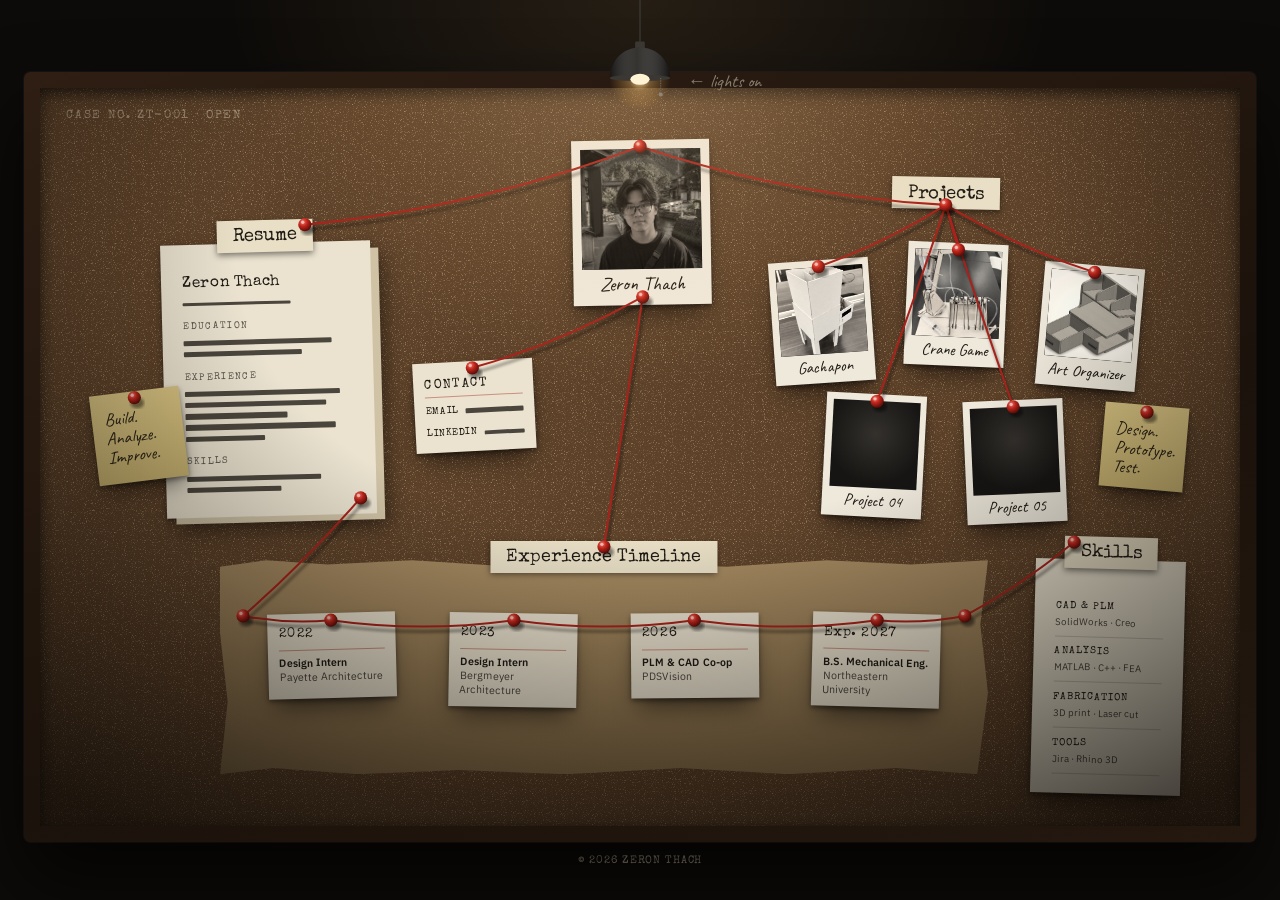
==== commit bad683f2: "Redesign portfolio as an investigation board Replace the space theme with a corkboard case file: red" ====
--- a/index.html
+++ b/index.html
@@ -1,95 +1,218 @@
 <!DOCTYPE html>
-<html lang="en">
+<html lang="en" data-page="board">
 <head>
   <meta charset="UTF-8">
   <meta name="viewport" content="width=device-width, initial-scale=1">
-  <!--
-    You don't need to edit this file.
-    All of your content (name, projects, links) lives in js/config.js.
-  -->
-  <title>Portfolio</title>
-  <meta name="description" content="">
+  <title>Zeron Thach — Case File</title>
+  <meta name="description" content="Portfolio of Zeron Thach.">
+
+  <!-- Picks the saved lighting (night board / case report) before the page draws, so it doesn't flash. -->
+  <script>
+    (function () {
+      var d = document.documentElement, t = "dark";
+      try { t = localStorage.getItem("theme") || "dark"; } catch (e) {}
+      d.dataset.theme = t;
+      if (d.dataset.page === "board" &&
+          t === "dark" &&
+          matchMedia("(min-width: 900px) and (min-height: 520px)").matches) {
+        d.classList.add("board-mode");
+      }
+    })();
+  </script>
 
   <link rel="preconnect" href="https://fonts.googleapis.com">
   <link rel="preconnect" href="https://fonts.gstatic.com" crossorigin>
-  <link href="https://fonts.googleapis.com/css2?family=Bricolage+Grotesque:opsz,wght@12..96,500;12..96,700&family=Public+Sans:ital,wght@0,400;0,600;1,400&display=swap" rel="stylesheet">
+  <link href="https://fonts.googleapis.com/css2?family=Caveat:wght@500;600&family=IBM+Plex+Sans:ital,wght@0,400;0,500;0,600;1,400&family=Special+Elite&display=swap" rel="stylesheet">
   <link rel="stylesheet" href="css/style.css">
-
-  <!-- Apply the saved light/dark choice before the page draws, so it doesn't flash -->
-  <script>
-    try {
-      const saved = localStorage.getItem("theme");
-      if (saved) document.documentElement.dataset.theme = saved;
-    } catch (e) {}
-  </script>
 </head>
-<body data-page="home">
-  <a class="skip-link" href="#main">Skip to content</a>
-
-  <div class="error-banner" id="config-error" role="alert" hidden></div>
-
-  <header class="site-header">
-    <nav class="nav" aria-label="Main">
-      <a class="nav-home" id="nav-home" href="#top"></a>
-      <ul class="nav-links" id="nav-links"></ul>
-      <button class="theme-toggle" type="button" aria-label="Switch between light and dark mode">
-        <span class="theme-toggle-icon" aria-hidden="true"></span>
-      </button>
-    </nav>
+<body class="page-board">
+  <a class="skip-link" href="#case">Skip to the case file</a>
+
+  <header class="masthead">
+    <!-- The hanging lamp is the light/dark switch. js/board.js draws it. -->
+    <button class="lamp" type="button" aria-pressed="true" aria-label="Desk lamp: switch between the night board and the daylight case report"></button>
   </header>
 
-  <main id="main">
-    <section class="hero" id="top">
-      <h1 class="hero-name" id="hero-name"></h1>
-      <p class="hero-intro" id="hero-intro"></p>
-      <ul class="hero-links" id="hero-links"></ul>
-    </section>
-
-    <section class="section" id="projects" aria-labelledby="projects-heading" hidden>
-      <h2 id="projects-heading">Projects</h2>
-      <div class="project-grid" id="project-list"></div>
-    </section>
-
-    <section class="section" id="experience" aria-labelledby="experience-heading" hidden>
-      <h2 id="experience-heading">Experience</h2>
-      <ol class="timeline" id="timeline"></ol>
-    </section>
-
-    <section class="section" id="gallery" aria-labelledby="gallery-heading" hidden>
-      <h2 id="gallery-heading">Gallery</h2>
-      <div class="gallery" id="gallery-list"></div>
-    </section>
-
-    <section class="section contact" id="contact" aria-labelledby="contact-heading" hidden>
-      <h2 id="contact-heading">Contact</h2>
-      <p id="contact-note"></p>
-      <p><a class="button" id="contact-button" href="#">Email me</a></p>
-    </section>
-
-    <noscript>
-      <p class="noscript">This site needs JavaScript turned on to show its content.</p>
-    </noscript>
+  <main id="case" class="scene">
+    <div class="board">
+      <div class="cork">
+
+        <p class="case-no board-only" aria-hidden="true">Case No. ZT-001 · Open</p>
+
+        <!-- ============ SUBJECT (your photo) ============ -->
+        <section class="group group--subject" aria-label="Subject">
+          <a class="item polaroid polaroid--subject" href="about.html" data-node="subject"
+             style="--x:44.25;--y:7;--w:11.5;--r:-1">
+            <span class="pin" data-pin="subject-top"></span>
+            <span class="photo"><img src="assets/img/me/portrait.webp" alt="" style="object-position: 50% 30%"></span>
+            <span class="caption">Zeron Thach</span>
+            <span class="pin pin--bottom" data-pin="subject-bottom"></span>
+          </a>
+          <div class="dossier">
+            <p class="kicker">Case report · No. ZT-001</p>
+            <h1>Zeron Thach</h1>
+            <p class="dossier-line">Mechanical Engineering student at Northeastern University.</p>
+            <p class="status">Status: <span>Open</span></p>
+          </div>
+        </section>
+
+        <!-- ============ RESUME ============ -->
+        <section class="group group--resume" aria-labelledby="resume-tag">
+          <a class="item sheet sheet--resume" href="resume.html" data-node="resume"
+             style="--x:10;--y:21;--w:17.5;--r:-1.5">
+            <h2 class="tag" id="resume-tag"><span class="pin" data-pin="resume-tag"></span>Resume</h2>
+            <span class="sheet-body" aria-hidden="true">
+              <span class="sheet-name">Zeron Thach</span>
+              <span class="bar bar--thin" style="--w:64%"></span>
+              <span class="sheet-head">Education</span>
+              <span class="bar" style="--w:88%"></span>
+              <span class="bar" style="--w:70%"></span>
+              <span class="sheet-head">Experience</span>
+              <span class="bar" style="--w:92%"></span>
+              <span class="bar" style="--w:84%"></span>
+              <span class="bar" style="--w:61%"></span>
+              <span class="bar" style="--w:89%"></span>
+              <span class="bar" style="--w:47%"></span>
+              <span class="sheet-head">Skills</span>
+              <span class="bar" style="--w:80%"></span>
+              <span class="bar" style="--w:56%"></span>
+            </span>
+            <span class="file-cta">Open file</span>
+            <span class="pin pin--corner" data-pin="resume-foot"></span>
+          </a>
+        </section>
+
+        <!-- ============ PROJECTS ============ -->
+        <section class="group group--projects" aria-labelledby="projects-tag">
+          <h2 class="tag tag--free" id="projects-tag" data-node="projects" style="--x:71;--y:12;--r:1">
+            <span class="pin" data-pin="projects-tag"></span>Projects
+          </h2>
+          <ul class="polaroids" role="list">
+            <li style="--x:0;--y:6;--r:-4">
+              <a class="item polaroid" href="projects/project-01.html" data-node="p1">
+                <span class="pin" data-pin="p1"></span>
+                <span class="photo"><img src="assets/img/gachapon/prototype.webp" alt="" loading="lazy"></span>
+                <span class="caption">Gachapon</span>
+              </a>
+            </li>
+            <li style="--x:36;--y:0;--r:2.5">
+              <a class="item polaroid" href="projects/project-02.html" data-node="p2">
+                <span class="pin" data-pin="p2"></span>
+                <span class="photo"><img src="assets/img/crane/crane.webp" alt="" loading="lazy"></span>
+                <span class="caption">Crane Game</span>
+              </a>
+            </li>
+            <li style="--x:72;--y:8;--r:5">
+              <a class="item polaroid" href="projects/project-03.html" data-node="p3">
+                <span class="pin" data-pin="p3"></span>
+                <span class="photo"><img src="assets/img/organizer/render.webp" alt="" loading="lazy"></span>
+                <span class="caption">Art Organizer</span>
+              </a>
+            </li>
+            <li style="--x:14;--y:54;--r:3">
+              <a class="item polaroid" href="projects/project-04.html" data-node="p4">
+                <span class="pin" data-pin="p4"></span>
+                <span class="photo"><!-- <img src="assets/img/project-04.jpg" alt=""> --></span>
+                <span class="caption">Project 04</span>
+              </a>
+            </li>
+            <li style="--x:52;--y:56;--r:-2.5">
+              <a class="item polaroid" href="projects/project-05.html" data-node="p5">
+                <span class="pin" data-pin="p5"></span>
+                <span class="photo"><!-- <img src="assets/img/project-05.jpg" alt=""> --></span>
+                <span class="caption">Project 05</span>
+              </a>
+            </li>
+          </ul>
+        </section>
+
+        <!-- ============ EXPERIENCE TIMELINE ============ -->
+        <section class="group group--timeline" aria-labelledby="timeline-tag">
+          <div class="strip" data-node="timeline" style="--x:15;--y:64;--w:64">
+            <h2 class="tag" id="timeline-tag"><span class="pin" data-pin="timeline-tag"></span>Experience Timeline</h2>
+            <span class="pin pin--start" data-pin="tl-start"></span>
+            <span class="pin pin--end" data-pin="tl-end"></span>
+          </div>
+          <ol class="timeline" role="list">
+            <li style="--r:-1.5">
+              <a class="item card" href="experience/entry-01.html" data-node="t1">
+                <span class="pin" data-pin="t1"></span>
+                <span class="date">2022</span>
+                <span class="card-role">Design Intern</span>
+                <span class="card-place">Payette Architecture</span>
+              </a>
+            </li>
+            <li style="--r:1">
+              <a class="item card" href="experience/entry-02.html" data-node="t2">
+                <span class="pin" data-pin="t2"></span>
+                <span class="date">2023</span>
+                <span class="card-role">Design Intern</span>
+                <span class="card-place">Bergmeyer Architecture</span>
+              </a>
+            </li>
+            <li style="--r:-0.5">
+              <a class="item card" href="experience/entry-03.html" data-node="t3">
+                <span class="pin" data-pin="t3"></span>
+                <span class="date">2026</span>
+                <span class="card-role">PLM &amp; CAD Co-op</span>
+                <span class="card-place">PDSVision</span>
+              </a>
+            </li>
+            <li style="--r:1.5">
+              <a class="item card" href="experience/entry-04.html" data-node="t4">
+                <span class="pin" data-pin="t4"></span>
+                <span class="date">Exp. 2027</span>
+                <span class="card-role">B.S. Mechanical Eng.</span>
+                <span class="card-place">Northeastern University</span>
+              </a>
+            </li>
+          </ol>
+        </section>
+
+        <!-- ============ SKILLS ============ -->
+        <section class="group group--skills" aria-labelledby="skills-tag">
+          <a class="item sheet sheet--skills" href="skills.html" data-node="skills"
+             style="--x:83;--y:64;--w:12.5;--r:1.5">
+            <h2 class="tag" id="skills-tag"><span class="pin" data-pin="skills-tag"></span>Skills</h2>
+            <span class="sheet-body" aria-hidden="true">
+              <span class="skill"><span class="skill-name">CAD &amp; PLM</span><span class="skill-list">SolidWorks · Creo</span></span>
+              <span class="skill"><span class="skill-name">Analysis</span><span class="skill-list">MATLAB · C++ · FEA</span></span>
+              <span class="skill"><span class="skill-name">Fabrication</span><span class="skill-list">3D print · Laser cut</span></span>
+              <span class="skill"><span class="skill-name">Tools</span><span class="skill-list">Jira · Rhino 3D</span></span>
+            </span>
+            <span class="file-cta">Open file</span>
+          </a>
+        </section>
+
+        <!-- ============ CONTACT ============ -->
+        <section class="group group--contact" aria-labelledby="contact-tag">
+          <a class="item card card--contact" href="contact.html" data-node="contact"
+             style="--x:31;--y:37;--w:10;--r:-3">
+            <span class="pin" data-pin="contact"></span>
+            <h2 class="tag tag--plain" id="contact-tag">Contact</h2>
+            <span class="contact-line"><span class="contact-key">Email</span><span class="bar" style="--w:100%"></span></span>
+            <span class="contact-line"><span class="contact-key">LinkedIn</span><span class="bar" style="--w:100%"></span></span>
+            <span class="file-cta">Open file</span>
+          </a>
+        </section>
+
+        <!-- ============ Board-only notes (decoration) ============ -->
+        <p class="note board-only" aria-hidden="true" style="--x:4.5;--y:41;--w:7.5;--r:-7">
+          <span class="pin" data-pin="note-1"></span>Build.<br>Analyze.<br>Improve.
+        </p>
+        <p class="note board-only" aria-hidden="true" style="--x:88.5;--y:43;--w:7;--r:5">
+          <span class="pin" data-pin="note-2"></span>Design.<br>Prototype.<br>Test.
+        </p>
+
+      </div>
+      <svg class="strings" aria-hidden="true" focusable="false"></svg>
+    </div>
   </main>
 
-  <dialog class="lightbox" id="lightbox" aria-label="Photo viewer">
-    <button class="lightbox-close" type="button" aria-label="Close photo">✕</button>
-    <figure>
-      <img id="lightbox-img" src="" alt="">
-      <figcaption id="lightbox-caption"></figcaption>
-    </figure>
-    <div class="lightbox-nav">
-      <button type="button" id="lightbox-prev">Previous</button>
-      <button type="button" id="lightbox-next">Next</button>
-    </div>
-  </dialog>
-
   <footer class="site-footer">
-    <p id="footer-text"></p>
+    <p>© <span data-year>2026</span> Zeron Thach</p>
   </footer>
 
-  <!-- config.js must load before main.js -->
-  <script src="js/config.js"></script>
-  <script src="js/main.js"></script>
-  <script src="js/space.js"></script>
+  <script src="js/board.js" defer></script>
 </body>
 </html>
--- a/css/style.css
+++ b/css/style.css
@@ -1,470 +1,1115 @@
-/* =========================================================
-   Want different colors or fonts? Change them here.
-   Colors are hex codes: search "color picker" to find new ones.
-   The first block is light mode; the two below it are dark mode
-   (keep those two blocks identical to each other).
-   ========================================================= */
+/*
+  ============================================================
+  Investigation board — styles
+  ============================================================
+  One identity, two lighting moods:
+    dark  = night at the corkboard (wide screens) / stack of case files (phones)
+    light = the same content as a clean typed case report
+
+  Colors live in the two blocks right below. Change a hex code to recolor.
+*/
+
+/* ---------- Night (dark) ---------- */
 :root {
-  --bg: #f6f7f5;
-  --surface: #ffffff;
-  --ink: #18212b;
-  --muted: #5b6672;
-  --line: #d9dee3;
-  --accent: #1f6f5c;       /* deep pine green */
-  --accent-soft: #e2efe9;
-
-  --font-display: "Bricolage Grotesque", "Segoe UI", system-ui, sans-serif;
-  --font-body: "Public Sans", "Segoe UI", system-ui, -apple-system, sans-serif;
-
-  --measure: 68ch;          /* max line length for text */
-  --page: 64rem;            /* max page width */
-  --gutter: clamp(1.25rem, 5vw, 3rem);
-  --space: 1.5rem;
-  --radius-sm: 4px;
-  --radius-lg: 10px;
-
+  --bg: #0d0b09;
+  --text: #e8e0cf;
+  --muted: #9a8f7c;
+  --accent: #c43a2f;          /* focus rings, small marks */
+  --string: #a8221b;          /* the red string */
+  --string-hot: #e0392c;      /* the string when you point at something */
+
+  --paper: #ebe3d0;           /* resume, skills, index cards */
+  --paper-edge: #cfc2a5;
+  --polaroid: #efe9dc;
+  --photo: #1c1a18;
+  --ink: #1f1a14;             /* text printed on paper */
+  --redact: rgba(31, 26, 20, 0.78);
+  --note: #d6bf78;            /* sticky notes */
+  --kraft: #b99862;           /* folders and the timeline strip */
+  --rule: rgba(31, 26, 20, 0.18);
+
+  --font-type: "Special Elite", "Courier New", Courier, monospace;  /* labels */
+  --font-hand: "Caveat", "Segoe Print", "Bradley Hand", cursive;     /* labels */
+  --font-body: "IBM Plex Sans", system-ui, -apple-system, "Segoe UI", sans-serif;
+
+  --hang: clamp(56px, 8vh, 76px);  /* how far the lamp hangs above the board */
+  color-scheme: dark;
+}
+
+/* ---------- Daylight (light) ---------- */
+:root[data-theme="light"] {
+  --bg: #e7e4dd;
+  --text: #1c1b19;
+  --muted: #6b675f;
+  --accent: #a3231b;
+  --paper: #fdfcf9;
+  --paper-edge: #dcd8cf;
+  --polaroid: #ffffff;
+  --photo: #e3e0d9;
+  --ink: #1c1b19;
+  --redact: #dad6cd;
+  --rule: #dcd8cf;
   color-scheme: light;
 }
 
-/* Dark theme: follows the OS unless the visitor picked light */
-@media (prefers-color-scheme: dark) {
-  :root:not([data-theme="light"]) {
-    --bg: #121820;
-    --surface: #1a222c;
-    --ink: #e6eaee;
-    --muted: #9aa5b1;
-    --line: #2b3440;
-    --accent: #63c4a8;
-    --accent-soft: #1d3530;
-    color-scheme: dark;
-  }
-}
-:root[data-theme="dark"] {
-  --bg: #121820;
-  --surface: #1a222c;
-  --ink: #e6eaee;
-  --muted: #9aa5b1;
-  --line: #2b3440;
-  --accent: #63c4a8;
-  --accent-soft: #1d3530;
-  color-scheme: dark;
-}
-
-/* =========================================================
+/* ============================================================
    Base
-   ========================================================= */
+   ============================================================ */
 *, *::before, *::after { box-sizing: border-box; }
 
-html { scroll-behavior: smooth; scroll-padding-top: 5rem; }
+html { -webkit-text-size-adjust: 100%; }
 
 body {
   margin: 0;
+  min-height: 100svh;
   background: var(--bg);
-  color: var(--ink);
+  color: var(--text);
   font-family: var(--font-body);
-  font-size: 1.0625rem;
+  font-size: 1rem;
   line-height: 1.6;
   -webkit-font-smoothing: antialiased;
 }
 
-h1, h2, h3 {
-  font-family: var(--font-display);
+a { color: inherit; }
+h1, h2, h3 { margin: 0; font-weight: 400; }
+p { margin: 0; }
+img { display: block; max-width: 100%; }
+
+a:focus-visible,
+button:focus-visible {
+  outline: 2px dashed var(--accent);
+  outline-offset: 4px;
+}
+
+.skip-link {
+  position: absolute;
+  left: 16px;
+  top: -100px;
+  z-index: 100;
+  padding: 8px 14px;
+  background: var(--paper);
+  color: var(--ink);
+  font-family: var(--font-type);
+  text-decoration: none;
+}
+.skip-link:focus { top: 12px; }
+
+.site-footer {
+  padding: 8px 16px 32px;
+  text-align: center;
+  font-family: var(--font-type);
+  font-size: 0.75rem;
+  letter-spacing: 0.08em;
+  text-transform: uppercase;
+  color: var(--muted);
+}
+
+/* Placeholder "redacted" lines that stand in for text you haven't written yet */
+.bar {
+  display: block;
+  width: var(--w, 100%);
+  height: 0.5em;
+  margin: 0.5em 0;
+  background: var(--redact);
+  border-radius: 1px;
+}
+
+/* ============================================================
+   The lamp (light/dark switch)
+   ============================================================ */
+.masthead {
+  position: relative;
+  height: 112px;
+}
+
+.lamp {
+  position: absolute;
+  top: 0;
+  left: 50%;
+  translate: -50% 0;
+  width: 84px;
+  padding: 0;
+  border: 0;
+  background: none;
+  color: inherit;
+  cursor: pointer;
+  -webkit-tap-highlight-color: transparent;
+}
+.lamp svg {
+  display: block;
+  width: 100%;
+  height: auto;
+  overflow: visible;
+  transform-origin: 50% 0;
+  transition: rotate 0.6s cubic-bezier(.3, 1.6, .5, 1);
+}
+.lamp:hover svg { rotate: 2.5deg; }
+.lamp.is-pulled svg { rotate: -3deg; }
+
+.lamp .cord   { stroke: #3a3632; }
+.lamp .shade  { fill: #23211e; }
+.lamp .rim    { fill: #3b3833; }
+.lamp .chain  { stroke: #6f675c; transition: translate 0.25s; }
+.lamp .bead   { fill: #8f8678; transition: translate 0.25s; }
+.lamp:hover .chain,
+.lamp:hover .bead { translate: 0 3px; }
+.lamp .bulb   { fill: #fff3d6; }
+.lamp .glow   { opacity: 1; transition: opacity 0.3s; }
+
+:root[data-theme="light"] .lamp .bulb { fill: #d8d4cb; }
+:root[data-theme="light"] .lamp .glow { opacity: 0; }
+:root[data-theme="light"] .lamp .shade { fill: #2a2825; }
+
+.lamp-hint {
+  position: absolute;
+  left: calc(100% + 6px);
+  top: 70%;
+  white-space: nowrap;
+  font-family: var(--font-hand);
+  font-size: 1.15rem;
+  line-height: 1;
+  color: var(--muted);
+  opacity: 0.85;
+  pointer-events: none;
+}
+.lamp-hint::before { content: "← lights on"; }
+:root[data-theme="light"] .lamp-hint::before { content: "← lights off"; }
+
+/* ============================================================
+   STACKED LAYOUT  (light mode everywhere, dark mode on phones)
+   ============================================================ */
+:root:not(.board-mode) .scene {
+  max-width: 780px;
+  margin: 0 auto;
+  padding: 0 16px 40px;
+}
+:root:not(.board-mode) .cork {
+  display: grid;
+  gap: 24px;
+  counter-reset: file;
+}
+:root:not(.board-mode) .board-only,
+:root:not(.board-mode) .strings,
+:root:not(.board-mode) .pin { display: none; }
+
+:root:not(.board-mode) .item { text-decoration: none; }
+
+/* ---- Subject header ---- */
+:root:not(.board-mode) .group--subject {
+  display: grid;
+  grid-template-columns: 116px 1fr;
+  gap: 20px;
+  align-items: center;
+  padding-bottom: 8px;
+}
+:root:not(.board-mode) .polaroid--subject { width: 116px; }
+
+.dossier .kicker {
+  font-family: var(--font-type);
+  font-size: 0.78rem;
+  letter-spacing: 0.12em;
+  text-transform: uppercase;
+  color: var(--accent);
+}
+.dossier h1 {
+  font-family: var(--font-type);
+  font-size: clamp(1.8rem, 6vw, 2.6rem);
   line-height: 1.1;
-  margin: 0;
-}
-h2 { font-size: clamp(1.75rem, 4vw, 2.5rem); font-weight: 700; margin-bottom: 2rem; }
-h3 { font-size: 1.35rem; font-weight: 500; margin-bottom: 0.5rem; }
-
-p { margin: 0 0 1rem; max-width: var(--measure); }
-
-a { color: var(--accent); text-underline-offset: 0.2em; }
-a:hover { text-decoration-thickness: 2px; }
-
-img { max-width: 100%; display: block; }
-
-[hidden] { display: none !important; }
-
-:focus-visible {
-  outline: 3px solid var(--accent);
-  outline-offset: 3px;
-  border-radius: var(--radius-sm);
-}
-
-.skip-link {
-  position: absolute;
-  left: 1rem;
-  top: -3rem;
-  background: var(--ink);
-  color: var(--bg);
-  padding: 0.5rem 1rem;
-  z-index: 10;
-}
-.skip-link:focus { top: 1rem; }
-
-/* Shown only when js/config.js has a typo */
-.error-banner {
-  margin: 0;
-  padding: 1rem var(--gutter);
-  background: #b3261e;
-  color: #ffffff;
-  font-weight: 600;
-}
-
-.noscript { padding: 4rem 0; }
-
-/* =========================================================
-   Header / nav
-   ========================================================= */
-.site-header {
-  position: sticky;
-  top: 0;
-  z-index: 5;
-  background: color-mix(in srgb, var(--bg) 88%, transparent);
-  backdrop-filter: blur(8px);
-  border-bottom: 1px solid var(--line);
-}
-
-.nav {
-  max-width: var(--page);
-  margin: 0 auto;
-  padding: 0.85rem var(--gutter);
+  margin: 6px 0 10px;
+}
+.dossier-line { font-size: 0.95rem; max-width: 34ch; }
+.dossier-line .bar { background: color-mix(in srgb, var(--text) 22%, transparent); }
+.status {
+  margin-top: 10px;
+  font-family: var(--font-type);
+  font-size: 0.75rem;
+  letter-spacing: 0.12em;
+  text-transform: uppercase;
+  color: var(--muted);
+}
+.status span {
+  display: inline-block;
+  padding: 1px 6px;
+  border: 1.5px solid var(--accent);
+  color: var(--accent);
+  rotate: -3deg;
+}
+
+/* ---- Every file section ---- */
+:root:not(.board-mode) .group:not(.group--subject) {
+  position: relative;
+  counter-increment: file;
+}
+:root:not(.board-mode) .tag {
+  font-family: var(--font-type);
+  font-size: 1.05rem;
+  letter-spacing: 0.06em;
+  text-transform: uppercase;
+}
+:root:not(.board-mode) .tag::before {
+  content: counter(file, decimal-leading-zero) ".";
+  margin-right: 0.7em;
+  color: var(--accent);
+}
+
+/* Resume / Skills / Contact are single links: heading on the left, "Open file" on the right */
+:root:not(.board-mode) .sheet,
+:root:not(.board-mode) .card--contact {
   display: flex;
   align-items: center;
-  gap: 1.5rem;
-}
-
-.nav-home {
-  font-family: var(--font-display);
-  font-weight: 700;
-  font-size: 1.25rem;
+  justify-content: space-between;
+  gap: 16px;
+  min-height: 56px;
+}
+:root:not(.board-mode) .sheet-body,
+:root:not(.board-mode) .contact-line { display: none; }
+
+.file-cta {
+  font-family: var(--font-type);
+  font-size: 0.8rem;
+  letter-spacing: 0.1em;
+  text-transform: uppercase;
+  white-space: nowrap;
+}
+.file-cta::after { content: " →"; }
+
+/* Projects: grid of photos */
+:root:not(.board-mode) .polaroids {
+  list-style: none;
+  margin: 18px 0 0;
+  padding: 0;
+  display: grid;
+  grid-template-columns: repeat(2, 1fr);
+  gap: 16px;
+}
+@media (min-width: 560px) {
+  :root:not(.board-mode) .polaroids { grid-template-columns: repeat(3, 1fr); }
+}
+
+/* Polaroids (shared look) */
+.polaroid {
+  position: relative;
+  display: block;
+  padding: 5% 5% 0;
+  background: var(--polaroid);
   color: var(--ink);
   text-decoration: none;
-  margin-right: auto;
-}
-
-.nav-links {
+}
+.photo {
+  display: block;
+  aspect-ratio: 1;
+  overflow: hidden;
+  background: radial-gradient(circle at 50% 38%, color-mix(in srgb, var(--photo) 80%, #fff 8%), var(--photo) 72%);
+}
+.photo img { width: 100%; height: 100%; object-fit: cover; }
+.caption {
+  display: block;
+  padding: 0.35em 0 0.5em;
+  text-align: center;
+  font-family: var(--font-hand);
+  font-size: 1.2rem;
+  line-height: 1.1;
+}
+
+/* Timeline: vertical list of entries */
+:root:not(.board-mode) .timeline {
+  list-style: none;
+  margin: 18px 0 0;
+  padding: 0;
+  display: grid;
+  gap: 10px;
+}
+:root:not(.board-mode) .timeline .card {
+  display: grid;
+  grid-template-columns: 4.5rem 1fr;
+  column-gap: 16px;
+  align-items: center;
+  padding: 12px 14px;
+  text-decoration: none;
+}
+:root:not(.board-mode) .timeline .card .date { grid-row: span 2; }
+:root:not(.board-mode) .timeline .card .bar { margin: 4px 0; }
+:root:not(.board-mode) .card-role { font-weight: 600; line-height: 1.35; }
+:root:not(.board-mode) .card-place { font-size: 0.92rem; line-height: 1.35; opacity: 0.8; }
+
+.date {
+  font-family: var(--font-type);
+  font-size: 0.95rem;
+  letter-spacing: 0.04em;
+}
+
+/* ============================================================
+   Daylight skin: a clean typed case report
+   ============================================================ */
+:root[data-theme="light"] .scene {
+  background: var(--paper);
+  box-shadow: 0 1px 2px rgba(0, 0, 0, 0.06), 0 12px 32px rgba(0, 0, 0, 0.08);
+  padding: 36px 20px 40px;
+  margin-bottom: 32px;
+}
+@media (min-width: 640px) {
+  :root[data-theme="light"] .scene { padding: 56px 64px 64px; }
+}
+:root[data-theme="light"] .polaroid--subject {
+  padding: 0;
+  border: 1px solid var(--rule);
+}
+:root[data-theme="light"] .polaroid--subject .caption { display: none; }
+:root[data-theme="light"] .group--subject { border-bottom: 2px solid var(--ink); padding-bottom: 28px; }
+
+:root[data-theme="light"] .group:not(.group--subject) {
+  padding-top: 18px;
+  border-top: 1px solid var(--rule);
+}
+:root[data-theme="light"] .group--subject + .group:not(.group--subject) { border-top: 0; padding-top: 0; }
+:root[data-theme="light"] .sheet,
+:root[data-theme="light"] .card--contact { color: var(--ink); }
+:root[data-theme="light"] .item:hover .file-cta,
+:root[data-theme="light"] .item:hover .tag { color: var(--accent); }
+
+:root[data-theme="light"] .polaroids .polaroid {
+  padding: 0;
+  border: 1px solid var(--rule);
+}
+:root[data-theme="light"] .polaroids .caption {
+  font-family: var(--font-type);
+  font-size: 0.78rem;
+  letter-spacing: 0.08em;
+  text-transform: uppercase;
+  padding: 8px 0;
+}
+:root[data-theme="light"] .polaroids .polaroid:hover { border-color: var(--ink); }
+
+:root[data-theme="light"] .timeline .card {
+  border-left: 2px solid var(--ink);
+  background: none;
+  color: var(--ink);
+}
+:root[data-theme="light"] .timeline .card:hover { border-left-color: var(--accent); }
+
+/* ============================================================
+   Night skin on phones: a clean stack of case files (folders)
+   ============================================================ */
+:root[data-theme="dark"]:not(.board-mode) body {
+  background:
+    radial-gradient(ellipse 70% 360px at 50% 0, rgba(255, 196, 120, 0.12), transparent 75%),
+    var(--bg);
+}
+:root[data-theme="dark"]:not(.board-mode) .polaroid--subject {
+  rotate: -2deg;
+  box-shadow: 0 10px 24px rgba(0, 0, 0, 0.55);
+}
+:root[data-theme="dark"]:not(.board-mode) .cork { gap: 44px; padding-top: 4px; }
+
+:root[data-theme="dark"]:not(.board-mode) .group:not(.group--subject) {
+  padding: 18px 18px 20px;
+  background: var(--kraft);
+  color: var(--ink);
+  border-radius: 0 6px 6px 6px;
+  box-shadow: 0 1px 0 rgba(255, 255, 255, 0.18) inset, 0 14px 30px rgba(0, 0, 0, 0.5);
+}
+/* The heading becomes the folder's tab */
+:root[data-theme="dark"]:not(.board-mode) .group:not(.group--subject) .tag {
+  position: absolute;
+  left: 0;
+  bottom: 100%;
+  padding: 6px 16px 4px;
+  background: var(--kraft);
+  border-radius: 6px 6px 0 0;
+  font-size: 0.92rem;
+}
+:root[data-theme="dark"]:not(.board-mode) .tag::before { color: #7a1d16; }
+:root[data-theme="dark"]:not(.board-mode) .sheet,
+:root[data-theme="dark"]:not(.board-mode) .card--contact {
+  min-height: 0;
+  justify-content: flex-end;
+}
+:root[data-theme="dark"]:not(.board-mode) .group:has(.sheet, .card--contact) { padding: 14px 18px; }
+:root[data-theme="dark"]:not(.board-mode) .polaroids { margin-top: 0; }
+:root[data-theme="dark"]:not(.board-mode) .polaroids .polaroid { box-shadow: 0 4px 10px rgba(0, 0, 0, 0.28); }
+:root[data-theme="dark"]:not(.board-mode) .polaroids li:nth-child(odd)  .polaroid { rotate: -1.5deg; }
+:root[data-theme="dark"]:not(.board-mode) .polaroids li:nth-child(even) .polaroid { rotate: 1.2deg; }
+:root[data-theme="dark"]:not(.board-mode) .timeline { margin-top: 0; }
+:root[data-theme="dark"]:not(.board-mode) .timeline .card {
+  background: var(--paper);
+  color: var(--ink);
+  box-shadow: 0 2px 6px rgba(0, 0, 0, 0.22);
+}
+
+/* ============================================================
+   THE BOARD  (dark mode, wide screens)
+   Positions come from --x / --y / --w / --r on each element in
+   index.html: percent of the board's width/height, and degrees.
+   ============================================================ */
+.board-mode body {
+  background:
+    radial-gradient(ellipse 45% 38% at 50% 0, rgba(255, 196, 120, 0.10), transparent 72%),
+    var(--bg);
+}
+.board-mode .masthead {
+  position: absolute;
+  inset: 0 0 auto 0;
+  height: 0;
+  z-index: 20;
+}
+.board-mode .lamp { width: calc(var(--hang) * 1.15); }
+.board-mode .scene { padding: var(--hang) 24px 0; }
+.board-mode .site-footer { padding: 10px 16px 14px; font-size: 0.68rem; }
+
+.board {
+  position: relative;
+}
+.board-mode .board {
+  width: min(100%, calc((100svh - var(--hang) - 38px) * 1.6));
+  aspect-ratio: 1.6;
+  margin: 0 auto;
+  container-type: inline-size;
+  border-radius: 0.5cqw;
+  background: linear-gradient(160deg, #2e1e13, #1b120b 60%, #24180f);
+  box-shadow:
+    0 0 0 1px rgba(255, 255, 255, 0.03),
+    0 3cqw 6cqw rgba(0, 0, 0, 0.7);
+}
+
+.board-mode .cork,
+.board-mode .strings {
+  position: absolute;
+  inset: 1.3cqw;
+}
+.board-mode .cork {
+  background-color: #5c3f27;
+  background-image:
+    url("data:image/svg+xml,%3Csvg xmlns='http://www.w3.org/2000/svg' width='240' height='240'%3E%3Cfilter id='a'%3E%3CfeTurbulence type='fractalNoise' baseFrequency='.9' numOctaves='3' stitchTiles='stitch'/%3E%3CfeColorMatrix values='0 0 0 0 .86 0 0 0 0 .66 0 0 0 0 .42 0 0 0 1.7 -1'/%3E%3C/filter%3E%3Crect width='100%25' height='100%25' filter='url(%23a)'/%3E%3C/svg%3E"),
+    url("data:image/svg+xml,%3Csvg xmlns='http://www.w3.org/2000/svg' width='240' height='240'%3E%3Cfilter id='b'%3E%3CfeTurbulence type='fractalNoise' baseFrequency='.6' numOctaves='2' seed='4' stitchTiles='stitch'/%3E%3CfeColorMatrix values='0 0 0 0 .12 0 0 0 0 .07 0 0 0 0 .03 0 0 0 1.4 -.45'/%3E%3C/filter%3E%3Crect width='100%25' height='100%25' filter='url(%23b)'/%3E%3C/svg%3E");
+  box-shadow: inset 0 0.4cqw 1.2cqw rgba(0, 0, 0, 0.7);
+}
+
+/* The lamp's pool of light + the dark room around it (sits above everything) */
+.board-mode .cork::after {
+  content: "";
+  position: absolute;
+  inset: 0;
+  z-index: 4;
+  pointer-events: none;
+  background:
+    radial-gradient(ellipse 42% 58% at 50% -4%, rgba(255, 210, 150, 0.22), rgba(255, 190, 120, 0.06) 55%, transparent 76%),
+    radial-gradient(ellipse 80% 92% at 50% 22%, transparent 42%, rgba(6, 4, 2, 0.74) 100%);
+  animation: lamp-on 1.4s ease-out both;
+}
+@keyframes lamp-on {
+  0%   { opacity: 0; }
+  12%  { opacity: 0.85; }
+  18%  { opacity: 0.2; }
+  30%  { opacity: 1; }
+  36%  { opacity: 0.55; }
+  100% { opacity: 1; }
+}
+
+.board-mode .strings {
+  width: calc(100% - 2.6cqw);
+  height: calc(100% - 2.6cqw);
+  z-index: 3;
+  pointer-events: none;
+  overflow: visible;
+}
+
+/* Things pinned straight to the board */
+.board-mode .polaroid--subject,
+.board-mode .sheet,
+.board-mode .card--contact,
+.board-mode .tag--free,
+.board-mode .strip,
+.board-mode .note {
+  position: absolute;
+  left: calc(var(--x) * 1%);
+  top: calc(var(--y) * 1%);
+  width: calc(var(--w) * 1%);
+  rotate: calc(var(--r, 0) * 1deg);
+  margin: 0;
+}
+.board-mode .group--subject { display: contents; }
+.board-mode .dossier,
+.board-mode .file-cta {
+  position: absolute;
+  width: 1px;
+  height: 1px;
+  overflow: hidden;
+  clip-path: inset(50%);
+  white-space: nowrap;
+}
+
+/* Paper defaults on the board */
+.board-mode .item {
+  display: block;
+  color: var(--ink);
+  text-decoration: none;
+  transform-origin: 50% 0;     /* hovering scales around the pin, so the string stays put */
+  transition: scale 0.25s ease, filter 0.25s ease;
+  box-shadow:
+    0 0.2cqw 0.4cqw rgba(0, 0, 0, 0.45),
+    0 1.2cqw 2cqw -0.6cqw rgba(0, 0, 0, 0.55);
+}
+.board-mode .item:hover,
+.board-mode .item:focus-visible {
+  scale: 1.04;
+  z-index: 2;
+  filter: brightness(1.08);
+}
+.board-mode .item:focus-visible { outline-offset: 0.5cqw; }
+
+/* Pins are invisible anchor points; js/board.js draws the pin heads and strings */
+.board-mode .pin {
+  position: absolute;
+  left: 50%;
+  top: 0.55cqw;
+  width: 0;
+  height: 0;
+}
+.board-mode .pin--bottom { top: auto; bottom: 0.6cqw; }
+.board-mode .pin--corner { left: auto; top: auto; right: 1.3cqw; bottom: 1.3cqw; }
+.board-mode .pin--start  { left: 3%;  top: 26%; }
+.board-mode .pin--end    { left: 97%; top: 26%; }
+
+/* Typed label strips */
+.board-mode .tag {
+  position: absolute;
+  left: 50%;
+  top: -1.9cqw;
+  translate: -50% 0;
+  padding: 0.45cqw 1.3cqw 0.35cqw;
+  background: #e9dfc6;
+  color: var(--ink);
+  font-family: var(--font-type);
+  font-size: 1.5cqw;
+  line-height: 1.2;
+  white-space: nowrap;
+  box-shadow: 0 0.2cqw 0.5cqw rgba(0, 0, 0, 0.5);
+}
+.board-mode .tag .pin { top: 0.5cqw; left: 92%; }
+.board-mode .tag--free {
+  left: calc(var(--x) * 1%);
+  top: calc(var(--y) * 1%);
+  translate: none;
+  width: auto;
+  z-index: 1;
+}
+.board-mode .tag--free .pin { left: 50%; top: auto; bottom: 0.3cqw; }
+
+.board-mode .tag--plain {
+  position: static;
+  translate: none;
+  padding: 0;
+  background: none;
+  box-shadow: none;
+  font-size: 1.05cqw;
+  letter-spacing: 0.1em;
+  text-transform: uppercase;
+  border-bottom: 1px solid rgba(160, 40, 30, 0.45);
+  padding-bottom: 0.3cqw;
+  margin-bottom: 0.4cqw;
+}
+
+/* Polaroids */
+.board-mode .polaroid { background: var(--polaroid); padding: 0.55cqw 0.55cqw 0; }
+.board-mode .polaroid--subject { padding: 0.75cqw 0.75cqw 0; }
+.board-mode .photo { background: radial-gradient(circle at 50% 38%, #34312d, #161513 72%); }
+.board-mode .photo img { filter: grayscale(0.85) contrast(1.05) sepia(0.15); transition: filter 0.3s; }
+.board-mode .polaroid:hover .photo img { filter: none; }
+.board-mode .caption { font-size: 1.35cqw; padding: 0.35cqw 0 0.55cqw; }
+.board-mode .polaroid--subject .caption { font-size: 1.6cqw; padding-bottom: 0.8cqw; }
+
+.board-mode .polaroids {
+  position: absolute;
+  left: 61%;
+  top: 21%;
+  width: 31%;
+  height: 38%;
+  margin: 0;
+  padding: 0;
+  list-style: none;
+}
+.board-mode .polaroids li {
+  position: absolute;
+  left: calc(var(--x) * 1%);
+  top: calc(var(--y) * 1%);
+  width: 27%;
+  rotate: calc(var(--r) * 1deg);
+}
+
+/* Resume + skills sheets */
+.board-mode .sheet {
+  background: var(--paper);
+  padding: 2.2cqw 1.7cqw 1.6cqw;
+}
+.board-mode .sheet--resume {
+  aspect-ratio: 8.5 / 11;
+  box-shadow:
+    0.7cqw 0.55cqw 0 -0.05cqw var(--paper-edge),
+    0.9cqw 1cqw 1.6cqw rgba(0, 0, 0, 0.5),
+    0 0.2cqw 0.4cqw rgba(0, 0, 0, 0.4);
+}
+.board-mode .sheet--skills { aspect-ratio: 0.78; padding-top: 2.6cqw; }
+.board-mode .sheet-body { display: block; font-size: 1cqw; }
+.board-mode .bar { height: 0.42cqw; margin: 0.48cqw 0; }
+.board-mode .bar--title { height: 0.85cqw; margin-bottom: 0.7cqw; }
+.board-mode .bar--thin { height: 0.3cqw; }
+.board-mode .sheet-head {
+  display: block;
+  margin: 1.1cqw 0 0.3cqw;
+  font-family: var(--font-type);
+  font-size: 0.78cqw;
+  letter-spacing: 0.14em;
+  text-transform: uppercase;
+  opacity: 0.7;
+}
+.board-mode .sheet-name {
+  display: block;
+  margin-bottom: 0.3cqw;
+  font-family: var(--font-type);
+  font-size: 1.25cqw;
+  letter-spacing: 0.04em;
+}
+.board-mode .skill {
+  display: block;
+  padding: 0.55cqw 0 0.6cqw;
+  border-bottom: 1px solid var(--rule);
+}
+.board-mode .skill-name {
+  display: block;
+  font-family: var(--font-type);
+  font-size: 0.82cqw;
+  letter-spacing: 0.1em;
+  text-transform: uppercase;
+}
+.board-mode .skill-list {
+  display: block;
+  margin-top: 0.15cqw;
+  font-size: 0.78cqw;
+  line-height: 1.3;
+  opacity: 0.8;
+}
+
+/* Index cards (timeline + contact) */
+.board-mode .card {
+  background: var(--paper);
+  padding: 0.85cqw 0.9cqw 0.8cqw;
+  aspect-ratio: 1.5;
+}
+.board-mode .card .date {
+  display: block;
+  font-size: 1.1cqw;
+  padding-bottom: 0.35cqw;
+  margin-bottom: 0.45cqw;
+  border-bottom: 1px solid rgba(160, 40, 30, 0.45);
+}
+.board-mode .card--contact { padding-top: 1.2cqw; }
+.board-mode .contact-line {
+  display: grid;
+  grid-template-columns: auto 1fr;
+  gap: 0.6cqw;
+  align-items: center;
+  margin-top: 0.55cqw;
+  font-family: var(--font-type);
+  font-size: 0.8cqw;
+  letter-spacing: 0.06em;
+  text-transform: uppercase;
+}
+.board-mode .contact-line .bar { margin: 0; height: 0.36cqw; }
+
+/* Timeline strip + its cards */
+.board-mode .strip {
+  height: 29%;
+  z-index: 0;
+}
+.board-mode .strip::before {
+  content: "";
+  position: absolute;
+  inset: 0;
+  z-index: -1;
+  background:
+    linear-gradient(180deg, rgba(255, 255, 255, 0.06), rgba(0, 0, 0, 0.12)),
+    #9f8257;
+  box-shadow: 0 0.6cqw 1.4cqw rgba(0, 0, 0, 0.45);
+  clip-path: polygon(0% 3%, 6% 0%, 14% 2%, 25% 0%, 38% 3%, 52% 1%, 66% 3%, 79% 0%, 90% 2%, 100% 0%,
+                     99% 30%, 100% 62%, 98.6% 100%, 88% 97%, 74% 100%, 60% 97%, 45% 100%, 31% 98%,
+                     18% 100%, 7% 97%, 0% 100%, 1% 66%, 0% 34%);
+}
+.board-mode .strip .tag { top: -1.6cqw; }
+.board-mode .strip .tag .pin { left: 50%; }
+.board-mode .sheet--skills .tag .pin { left: 10%; }
+.board-mode .timeline .card { position: relative; }
+
+.board-mode .timeline {
+  position: absolute;
+  left: 19%;
+  top: 71.2%;
+  width: 56%;
+  margin: 0;
+  padding: 0;
+  list-style: none;
   display: flex;
-  gap: 1.25rem;
+  justify-content: space-between;
+  align-items: flex-start;
+}
+.board-mode .card-role,
+.board-mode .card-place {
+  display: block;
+  font-size: 0.86cqw;
+  line-height: 1.3;
+}
+.board-mode .card-role { font-weight: 600; }
+.board-mode .card-place { opacity: 0.8; }
+
+.board-mode .timeline li {
+  width: 19%;
+  rotate: calc(var(--r) * 1deg);
+}
+
+/* Sticky notes */
+.board-mode .note {
+  aspect-ratio: 1;
+  padding: 1.3cqw 1cqw 0;
+  background:
+    linear-gradient(180deg, rgba(255, 255, 255, 0.08), rgba(0, 0, 0, 0.06)),
+    var(--note);
+  color: #2b2416;
+  font-family: var(--font-hand);
+  font-size: 1.45cqw;
+  line-height: 1.05;
+  box-shadow: 0 0.2cqw 0.4cqw rgba(0, 0, 0, 0.4), 0 1cqw 1.6cqw -0.5cqw rgba(0, 0, 0, 0.5);
+}
+
+.board-mode .case-no {
+  position: absolute;
+  left: 2.2%;
+  top: 2.6%;
+  font-family: var(--font-type);
+  font-size: 0.95cqw;
+  letter-spacing: 0.14em;
+  text-transform: uppercase;
+  color: rgba(236, 222, 196, 0.5);
+}
+
+/* Strings + pin heads (drawn by js/board.js) */
+.strings .string {
+  fill: none;
+  stroke: var(--string);
+  stroke-width: var(--sw, 2px);
+  stroke-linecap: round;
+  transition: stroke 0.25s, opacity 0.25s, stroke-width 0.25s;
+}
+.strings .string-shadow {
+  fill: none;
+  stroke: rgba(0, 0, 0, 0.5);
+  stroke-width: var(--sw, 2px);
+  stroke-linecap: round;
+}
+.board.is-tracing .strings .string { opacity: 0.35; }
+.board.is-tracing .strings .string.is-traced {
+  opacity: 1;
+  stroke: var(--string-hot);
+  stroke-width: calc(var(--sw, 2px) * 1.5);
+}
+.strings.is-drawing .string,
+.strings.is-drawing .string-shadow {
+  stroke-dasharray: var(--len);
+  stroke-dashoffset: var(--len);
+  animation: draw-string 0.9s cubic-bezier(.5, 0, .2, 1) var(--d, 0s) forwards;
+}
+@keyframes draw-string { to { stroke-dashoffset: 0; } }
+
+/* ============================================================
+   File pages (resume.html, projects/…, experience/…, etc.)
+   ============================================================ */
+.doc {
+  max-width: 780px;
+  margin: 0 auto;
+  padding: 0 16px 40px;
+}
+.back {
+  margin-bottom: 18px;
+  font-family: var(--font-type);
+  font-size: 0.85rem;
+  letter-spacing: 0.06em;
+}
+.back a { text-decoration: none; color: var(--muted); }
+.back a:hover { color: var(--text); }
+
+.paper {
+  background: var(--paper);
+  color: var(--ink);
+  padding: 32px 20px 40px;
+  box-shadow: 0 14px 34px rgba(0, 0, 0, 0.5);
+}
+:root[data-theme="light"] .paper { box-shadow: 0 1px 2px rgba(0, 0, 0, 0.06), 0 12px 32px rgba(0, 0, 0, 0.08); }
+@media (min-width: 640px) { .paper { padding: 56px 64px 64px; } }
+
+.doc-head {
+  border-bottom: 2px solid var(--ink);
+  padding-bottom: 20px;
+  margin-bottom: 28px;
+}
+.doc-head .kicker {
+  font-family: var(--font-type);
+  font-size: 0.78rem;
+  letter-spacing: 0.12em;
+  text-transform: uppercase;
+  color: var(--accent);
+}
+:root[data-theme="dark"] .doc-head .kicker { color: #8e231b; }
+.doc-head h1 {
+  margin-top: 6px;
+  font-family: var(--font-type);
+  font-size: clamp(1.8rem, 6vw, 2.6rem);
+  line-height: 1.1;
+}
+.doc-body > * + * { margin-top: 1em; }
+.doc-body h2 {
+  margin-top: 2em;
+  font-family: var(--font-type);
+  font-size: 0.95rem;
+  letter-spacing: 0.08em;
+  text-transform: uppercase;
+}
+.doc-body .photo { max-width: 360px; border: 1px solid var(--rule); }
+/* About page portrait: a pinned print beside the text */
+.doc-body .about-photo {
+  display: block;
+  width: min(72%, 260px);
+  height: auto;
+  margin: 0 auto 8px;
+  padding: 8px 8px 28px;
+  background: #fff;
+  border: 1px solid var(--rule);
+  box-shadow: 0 3px 10px rgba(0, 0, 0, 0.18);
+  rotate: 1.5deg;
+}
+.doc-body .about-photo + * { margin-top: 0; }
+@media (min-width: 640px) {
+  .doc-body .about-photo { float: right; width: min(40%, 260px); margin: 0 0 18px 28px; }
+}
+.doc-body::after { content: ""; display: table; clear: both; }
+.doc-body a { color: inherit; text-underline-offset: 3px; }
+.doc-body a:hover { color: var(--accent); }
+.doc-body ul { margin: 0.6em 0 0; padding-left: 1.2em; }
+.doc-body li + li { margin-top: 0.45em; }
+.doc-body ul.plain { padding-left: 0; list-style: none; }
+.doc-body .meta {
+  font-size: 0.9rem;
+  color: color-mix(in srgb, var(--ink) 65%, transparent);
+}
+.doc-body .entry { margin-top: 1.4em; }
+.doc-body h2 + .entry { margin-top: 0.8em; }
+.doc-body .entry-head {
+  display: flex;
+  flex-wrap: wrap;
+  justify-content: space-between;
+  align-items: baseline;
+  gap: 2px 16px;
+}
+.doc-body h3 {
+  font-size: 1.02rem;
+  font-weight: 600;
+  line-height: 1.35;
+}
+.empty {
+  font-family: var(--font-type);
+  font-size: 0.85rem;
+  letter-spacing: 0.06em;
+  color: color-mix(in srgb, var(--ink) 55%, transparent);
+}
+
+/* ============================================================
+   Project exhibit pages (projects/project-01.html layout)
+   ============================================================ */
+.doc--wide { max-width: 1120px; }
+
+.exhibit-tags {
+  margin-top: 12px;
+  font-family: var(--font-type);
+  font-size: 0.8rem;
+  letter-spacing: 0.14em;
+  text-transform: uppercase;
+}
+.exhibit-meta {
+  margin-top: 4px;
+  font-size: 0.9rem;
+  color: color-mix(in srgb, var(--ink) 65%, transparent);
+}
+
+.exhibit-label {
+  display: inline-block;
+  margin-bottom: 14px;
+  padding-bottom: 4px;
+  border-bottom: 2px solid var(--string);
+  font-family: var(--font-type);
+  font-size: 0.95rem;
+  letter-spacing: 0.1em;
+  text-transform: uppercase;
+}
+.exhibit p + p { margin-top: 0.8em; }
+
+.exhibit-top {
+  display: grid;
+  gap: 32px;
+}
+.exhibit-side { display: grid; gap: 32px; align-content: start; }
+
+.exhibit-fig { margin: 0; }
+.exhibit-fig a { display: block; }
+.exhibit-fig img {
+  width: 100%;
+  height: auto;
+  padding: 8px;
+  background: #fff;
+  border: 1px solid var(--rule);
+  box-shadow: 0 2px 6px rgba(0, 0, 0, 0.12);
+  transition: box-shadow 0.2s;
+}
+.exhibit-fig a:hover img { box-shadow: 0 6px 18px rgba(0, 0, 0, 0.22); }
+.exhibit-fig figcaption,
+.panel-note {
+  margin-top: 10px;
+  font-family: var(--font-type);
+  font-size: 0.78rem;
+  letter-spacing: 0.04em;
+  color: color-mix(in srgb, var(--ink) 70%, transparent);
+}
+
+/* Numbered steps, joined by a red string */
+.steps {
   list-style: none;
   margin: 0;
   padding: 0;
-}
-.nav-links a { color: var(--ink); text-decoration: none; font-size: 0.95rem; }
-.nav-links a:hover { color: var(--accent); }
-
-.theme-toggle {
-  width: 2.25rem;
-  height: 2.25rem;
-  border: 1px solid var(--line);
+  display: grid;
+  gap: 18px;
+}
+.steps li {
+  position: relative;
+  display: grid;
+  grid-template-columns: 46px 1fr;
+  gap: 14px;
+  align-items: start;
+}
+.steps:not(.steps--plain) li:not(:last-child)::after {
+  content: "";
+  position: absolute;
+  left: 22px;
+  top: 48px;
+  bottom: -16px;
+  border-left: 2px solid var(--string);
+  opacity: 0.7;
+}
+.steps .icon {
+  display: grid;
+  place-items: center;
+  width: 46px;
+  height: 46px;
+  border: 1.5px solid var(--ink);
   border-radius: 50%;
-  background: var(--surface);
-  cursor: pointer;
-  display: grid;
-  place-items: center;
-}
-/* Half-filled circle icon */
-.theme-toggle-icon {
-  width: 1rem;
-  height: 1rem;
-  border-radius: 50%;
-  border: 2px solid var(--ink);
-  background: linear-gradient(90deg, var(--ink) 50%, transparent 50%);
-}
-
-/* =========================================================
-   Layout
-   ========================================================= */
-main {
-  max-width: var(--page);
-  margin: 0 auto;
-  padding: 0 var(--gutter);
-}
-
-.section {
-  padding: 4.5rem 0;
-  border-top: 1px solid var(--line);
-}
-
-/* =========================================================
-   Hero — the one bold moment on the page
-   ========================================================= */
-.hero { padding: clamp(4rem, 12vw, 8rem) 0 4.5rem; }
-
-.hero-name {
-  font-size: clamp(3.5rem, 13vw, 8.5rem);
-  font-weight: 700;
-  letter-spacing: -0.04em;
-  line-height: 0.92;
-  margin-bottom: 2rem;
-}
-
-.hero-intro {
-  font-size: clamp(1.15rem, 2.2vw, 1.4rem);
-  color: var(--muted);
-  max-width: 44ch;
-  margin-bottom: 2rem;
-}
-
-.hero-links {
-  display: flex;
-  flex-wrap: wrap;
-  gap: 0.75rem 1.75rem;
-  list-style: none;
-  margin: 0;
-  padding: 0;
+}
+.steps .icon svg {
+  width: 24px;
+  height: 24px;
+  fill: none;
+  stroke: var(--ink);
+  stroke-width: 1.5;
+  stroke-linecap: round;
+  stroke-linejoin: round;
+}
+.steps .icon .dot { fill: var(--ink); stroke: none; }
+.steps h3 {
+  font-size: 1rem;
   font-weight: 600;
-}
-
-/* =========================================================
-   Project grid (home page)
-   ========================================================= */
-.project-grid {
-  display: grid;
-  grid-template-columns: repeat(2, minmax(0, 1fr));
-  gap: 3rem 2rem;
-}
-
-.card {
-  display: block;
-  color: var(--ink);
-  text-decoration: none;
-}
-.card--wide { grid-column: 1 / -1; }
-
-.card-img {
-  width: 100%;
-  aspect-ratio: 4 / 3;
-  object-fit: cover;
-  border-radius: var(--radius-lg);
-  background: var(--accent-soft);
-  margin-bottom: 1rem;
-  transition: opacity 0.2s ease;
-}
-.card--wide .card-img { aspect-ratio: 21 / 9; }
-
-/* Shown until a project has a cover image */
-.card-img--empty {
-  display: flex;
-  align-items: flex-end;
-  padding: 1.5rem;
-  font-family: var(--font-display);
-  font-weight: 700;
-  font-size: clamp(1.5rem, 4vw, 2.5rem);
+  line-height: 1.3;
+  padding-top: 2px;
+}
+.steps p { margin-top: 2px; font-size: 0.95rem; }
+
+.exhibit-bottom {
+  display: grid;
+  gap: 24px;
+  margin-top: 40px;
+}
+.panel {
+  padding: 20px;
+  border: 1px solid var(--rule);
+}
+.fig-pair {
+  display: grid;
+  grid-template-columns: 1fr 1fr;
+  gap: 12px;
+  align-items: start;
+}
+.fig-pair img { aspect-ratio: 3 / 4; object-fit: contain; }
+.fig-pair figcaption { margin-top: 6px; font-size: 0.72rem; }
+.panel-text { margin-top: 12px; font-size: 0.92rem; }
+
+/* Steps with typed numbers instead of icons (project-02) */
+.steps--numbered .icon {
+  font-family: var(--font-type);
+  font-size: 1.15rem;
   line-height: 1;
-  color: var(--accent);
-}
-
-.card-text h3 { margin-bottom: 0.35rem; }
-.card-text p { color: var(--muted); margin: 0; }
-
-.card:hover h3,
-.card:focus-visible h3 { color: var(--accent); text-decoration: underline; text-underline-offset: 0.2em; }
-.card:hover .card-img { opacity: 0.88; }
-
-/* =========================================================
-   Project page (project.html)
-   ========================================================= */
-.project-page {
-  padding: clamp(2.5rem, 8vw, 5rem) 0 4.5rem;
-}
-
-.back { margin-bottom: 2.5rem; font-weight: 600; }
-
-.project-title {
-  font-size: clamp(2.5rem, 8vw, 5rem);
-  font-weight: 700;
-  letter-spacing: -0.03em;
-  line-height: 0.95;
-  margin-bottom: 1.5rem;
-}
-
-.project-lede {
-  font-size: clamp(1.15rem, 2.2vw, 1.35rem);
-  color: var(--muted);
-  max-width: 52ch;
-  margin-bottom: 1.5rem;
-}
-
-.project-cover {
-  width: 100%;
-  border-radius: var(--radius-lg);
-  margin: 2.5rem 0;
-  background: var(--accent-soft);
-}
-
-.project-details { margin: 2.5rem 0; }
-
-.project-photos {
-  display: grid;
-  grid-template-columns: repeat(auto-fill, minmax(16rem, 1fr));
-  gap: 1rem;
-  margin: 2.5rem 0;
-}
-.project-photos .photo img { aspect-ratio: 4 / 3; object-fit: cover; }
-
-.pager {
-  display: flex;
-  justify-content: space-between;
-  gap: 2rem;
-  margin-top: 4rem;
-  padding-top: 2rem;
-  border-top: 1px solid var(--line);
-}
-.pager a {
-  display: flex;
-  flex-direction: column;
-  font-family: var(--font-display);
-  font-size: 1.35rem;
-  color: var(--ink);
-  text-decoration: none;
-}
-.pager a:hover { color: var(--accent); }
-.pager-next { margin-left: auto; text-align: right; }
-.pager-label { font-family: var(--font-body); font-size: 0.9rem; color: var(--muted); }
-
-.tech {
-  display: flex;
-  flex-wrap: wrap;
-  gap: 0.4rem;
-  list-style: none;
-  margin: 0 0 1rem;
-  padding: 0;
-}
-.tech li {
-  font-size: 0.85rem;
-  padding: 0.15rem 0.6rem;
-  border-radius: var(--radius-sm);
-  background: var(--accent-soft);
-  color: var(--ink);
-}
-
-.project-links { display: flex; flex-wrap: wrap; gap: 1.25rem; font-weight: 600; margin: 0; }
-
-/* =========================================================
-   Gallery and clickable photos
-   ========================================================= */
-.gallery-grid {
-  columns: 3 14rem;
-  column-gap: 1rem;
-}
-.gallery-grid .photo { margin-bottom: 1rem; break-inside: avoid; }
-
-.photo {
-  display: block;
-  width: 100%;
-  padding: 0;
-  border: 0;
-  background: none;
-  cursor: zoom-in;
-  border-radius: var(--radius-lg);
-}
-.photo img {
-  width: 100%;
-  border-radius: var(--radius-lg);
-  background: var(--accent-soft);
-}
-.photo:hover img { opacity: 0.88; }
-
-/* Photo viewer */
-.lightbox {
-  width: min(64rem, 100vw - 2rem);
-  max-height: 100vh;
-  padding: 3.5rem 1rem 1rem;
-  border: 0;
-  background: transparent;
-  color: #ffffff;
-}
-.lightbox::backdrop { background: rgba(10, 14, 18, 0.95); }
-.lightbox figure { margin: 0; }
-.lightbox img {
-  width: auto;
-  max-width: 100%;
-  max-height: 75vh;
-  margin: 0 auto;
-  border-radius: var(--radius-sm);
-}
-.lightbox figcaption { text-align: center; margin-top: 0.75rem; min-height: 1.5em; }
-.lightbox button {
-  font: inherit;
-  color: #ffffff;
-  background: rgba(255, 255, 255, 0.12);
-  border: 0;
-  border-radius: var(--radius-sm);
-  padding: 0.5rem 1rem;
-  cursor: pointer;
-}
-.lightbox button:hover { background: rgba(255, 255, 255, 0.22); }
-.lightbox-close { position: absolute; top: 0.5rem; right: 1rem; }
-.lightbox-nav { display: flex; justify-content: center; gap: 1rem; margin-top: 0.75rem; }
-
-/* =========================================================
-   Experience timeline
-   ========================================================= */
-.timeline {
-  list-style: none;
-  margin: 0;
-  padding: 0 0 0 1.5rem;
-  border-left: 2px solid var(--line);
-}
-
-.timeline-item { position: relative; padding-bottom: 2.5rem; }
-.timeline-item:last-child { padding-bottom: 0; }
-.timeline-item::before {
-  content: "";
-  position: absolute;
-  left: calc(-1.5rem - 8px);
-  top: 0.3rem;
-  width: 14px;
-  height: 14px;
-  border-radius: 50%;
-  background: var(--accent);
-  border: 3px solid var(--bg);
-}
-
-.timeline-date { color: var(--muted); font-size: 0.95rem; margin-bottom: 0.25rem; }
-
-/* =========================================================
-   Contact + footer
-   ========================================================= */
-.button {
-  display: inline-block;
-  padding: 0.75rem 1.5rem;
-  background: var(--accent);
-  color: var(--bg);
-  border-radius: var(--radius-sm);
-  font-weight: 600;
-  text-decoration: none;
-}
-.button:hover { filter: brightness(1.1); }
-
-.site-footer {
-  max-width: var(--page);
-  margin: 0 auto;
-  padding: 2rem var(--gutter) 3rem;
-  border-top: 1px solid var(--line);
-  color: var(--muted);
-  font-size: 0.9rem;
-}
-
-/* =========================================================
-   Responsive
-   ========================================================= */
-@media (max-width: 720px) {
-  .nav { gap: 1rem; }
-  .nav-links { gap: 0.9rem; }
-  .nav-links a { font-size: 0.9rem; }
-  .project-grid { grid-template-columns: 1fr; gap: 2.5rem; }
-  .card--wide .card-img { aspect-ratio: 4 / 3; }
-  .section { padding: 3.5rem 0; }
-}
-
-@media (max-width: 460px) {
-  /* Hide the initials so the links fit on small phones */
-  .nav-home { display: none; }
-  .nav-links { margin-right: auto; }
-}
+  border-color: var(--string);
+  color: var(--string);
+}
+
+/* A panel that spans the whole bottom row, picture beside text */
+.panel-split { display: grid; gap: 16px; }
+.panel-split .panel-note { margin-top: 0; }
+
+/* Internship pages (experience/entry-01, entry-02) */
+.exhibit .bullets { margin: 0; padding-left: 1.2em; }
+.exhibit .bullets li + li { margin-top: 0.45em; }
+.job-summary { margin-bottom: 40px; }
+.exhibit-hero .hero-second { margin-top: 18px; }
+.exhibit-project {
+  margin-bottom: 22px;
+  font-family: var(--font-type);
+  font-size: clamp(1.3rem, 4vw, 1.7rem);
+  font-weight: 400;
+  line-height: 1.2;
+}
+.exhibit-project small {
+  display: block;
+  margin-bottom: 4px;
+  font-size: 0.78rem;
+  letter-spacing: 0.12em;
+  text-transform: uppercase;
+  color: var(--string);
+}
+
+/* Several captioned pictures in a row; wraps on narrow screens */
+.fig-grid {
+  display: grid;
+  grid-template-columns: repeat(auto-fit, minmax(230px, 1fr));
+  gap: 18px;
+  align-items: start;
+}
+.fig-grid .span-all { grid-column: 1 / -1; }
+.fig-grid + .panel-text { margin-top: 16px; }
+
+@media (min-width: 820px) {
+  .exhibit-top { grid-template-columns: 1fr 1fr; gap: 44px; }
+  .exhibit-top--flip .exhibit-hero { order: 2; }
+  .exhibit-bottom { grid-template-columns: repeat(3, 1fr); }
+  .panel--wide { grid-column: 1 / -1; }
+  .panel--span2 { grid-column: span 2; }
+  .fig-grid--3 { grid-template-columns: repeat(3, 1fr); }
+  .fig-grid--4 { grid-template-columns: repeat(4, 1fr); }
+  .panel-split { grid-template-columns: 2fr 1fr; gap: 28px; align-items: center; }
+}
+
+/* ============================================================
+   Light/dark crossfade + reduced motion
+   ============================================================ */
+
+::view-transition-old(root),
+::view-transition-new(root) { animation-duration: 0.45s; }
 
 @media (prefers-reduced-motion: reduce) {
-  html { scroll-behavior: auto; }
-  .card-img { transition: none; }
-}
+  *, *::before, *::after {
+    animation: none !important;
+    transition: none !important;
+  }
+}
